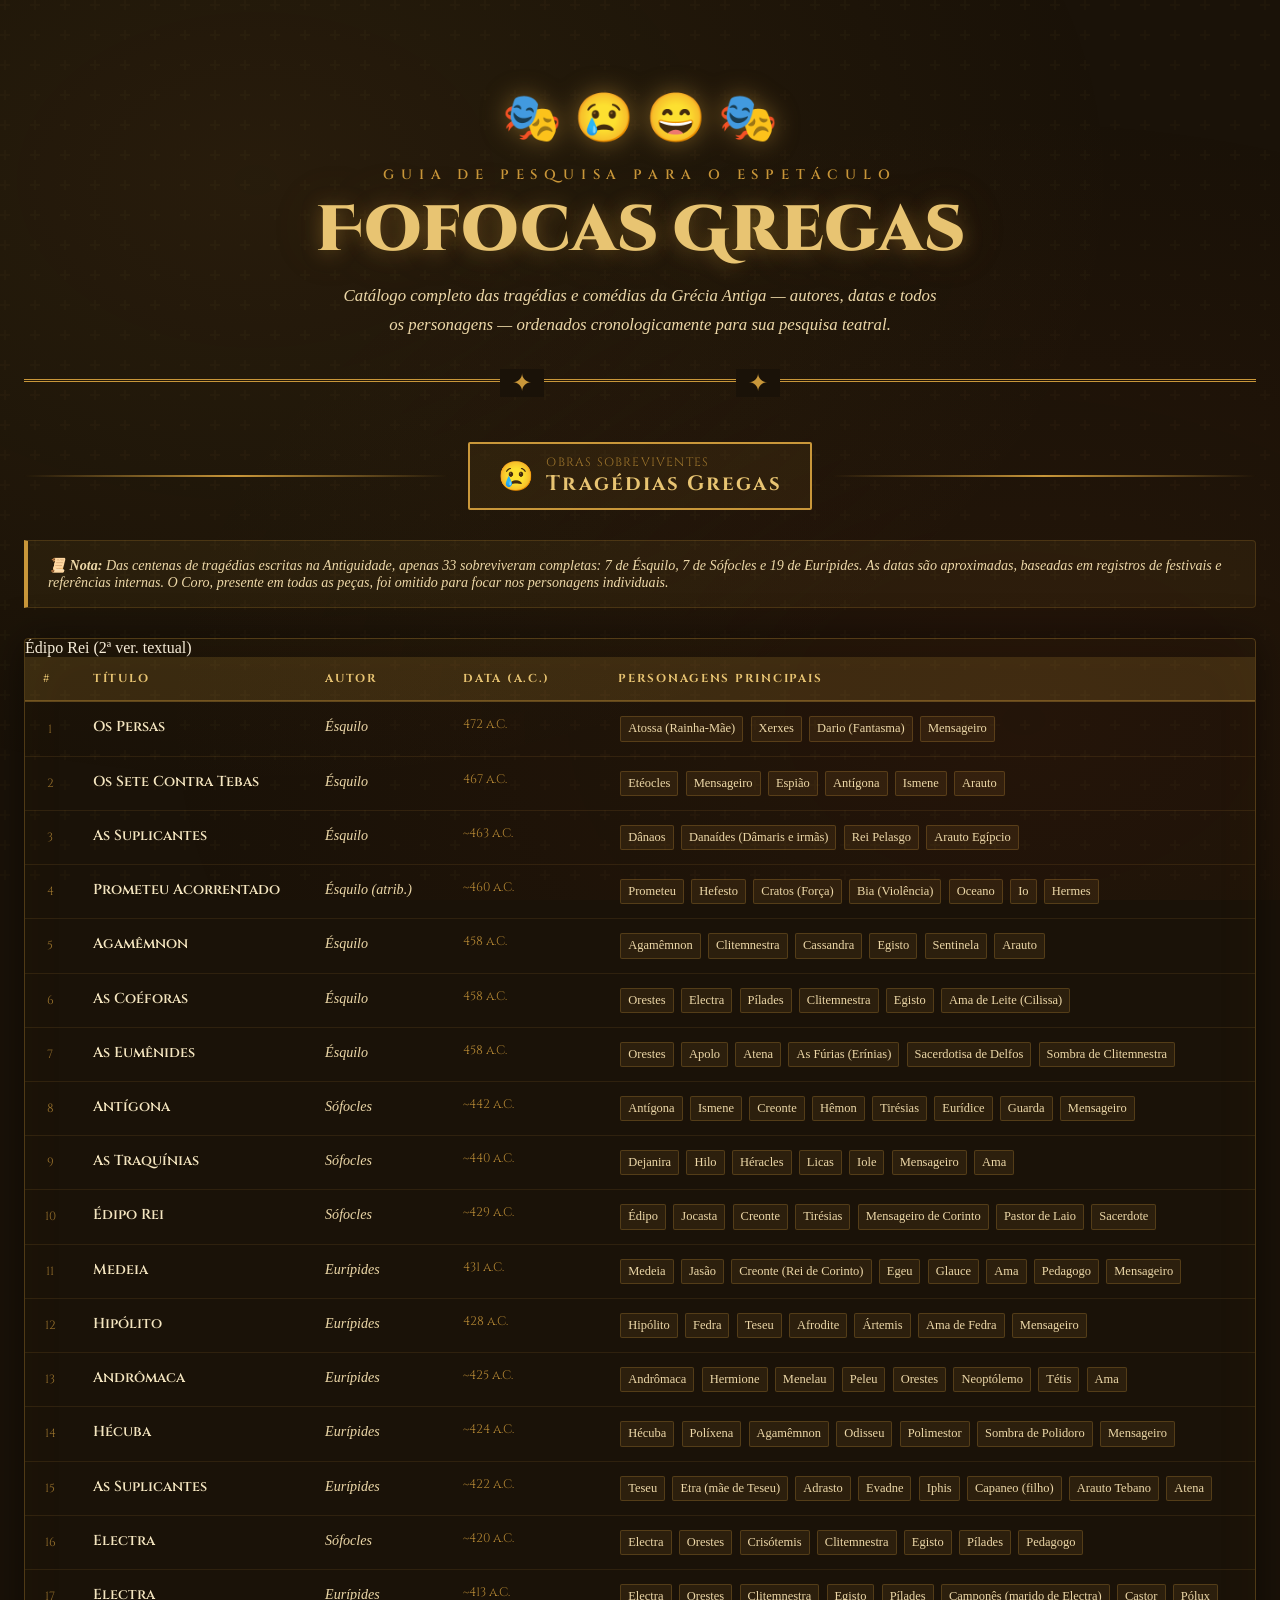
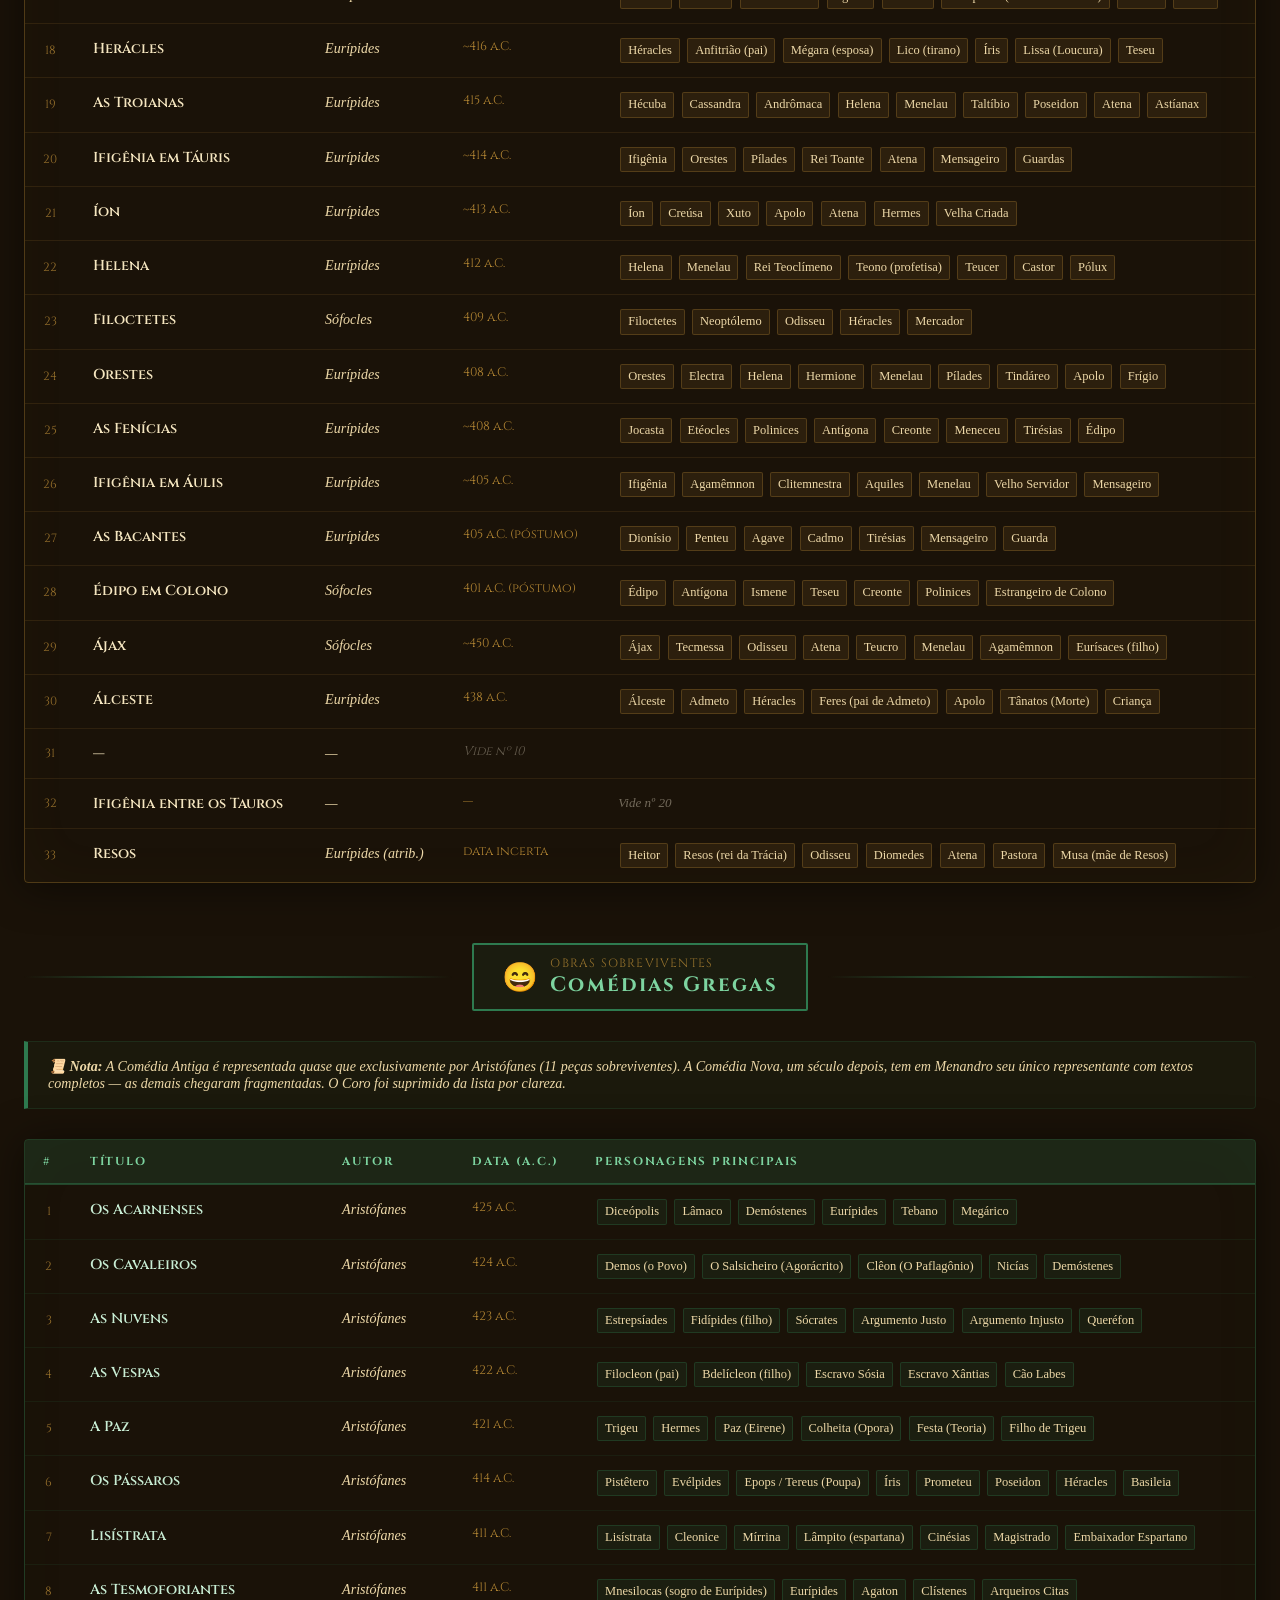
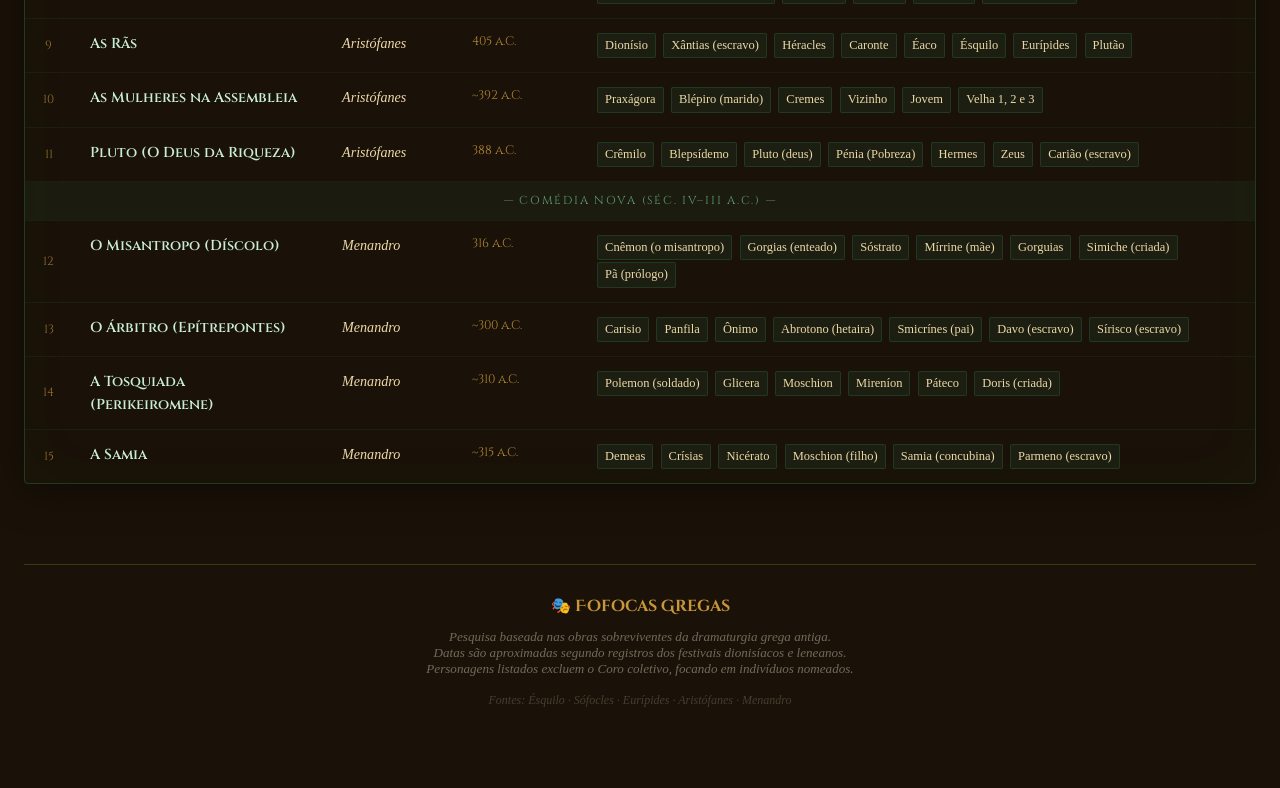
==== index.html @ 91e024e5 "Rename fofocas-gregas.html to index.html" ====
<!DOCTYPE html>
<html lang="pt-BR">
<head>
<meta charset="UTF-8">
<meta name="viewport" content="width=device-width, initial-scale=1.0">
<title>Fofocas Gregas – Guia de Personagens</title>
<link href="https://fonts.googleapis.com/css2?family=Cinzel+Decorative:wght@400;700;900&family=Cinzel:wght@400;600;700&family=IM+Fell+English:ital@0;1&display=swap" rel="stylesheet">
<style>
  :root {
    --gold: #C9973A;
    --gold-light: #E8C472;
    --gold-pale: #F5E6C0;
    --terracotta: #9B3A1A;
    --terracotta-light: #C4562A;
    --deep: #1A1208;
    --dark: #2C1F0A;
    --parchment: #F7EDD8;
    --parchment-dark: #EDD8A8;
    --comedy: #1A4A2E;
    --comedy-light: #2E7A4F;
    --comedy-pale: #D4EAD8;
    --ink: #3A2A08;
  }

  * { margin: 0; padding: 0; box-sizing: border-box; }

  body {
    background-color: var(--deep);
    color: var(--parchment);
    font-family: 'IM Fell English', Georgia, serif;
    min-height: 100vh;
    overflow-x: hidden;
  }

  /* BACKGROUND TEXTURE */
  body::before {
    content: '';
    position: fixed;
    inset: 0;
    background-image:
      radial-gradient(ellipse at 20% 20%, rgba(201,151,58,0.08) 0%, transparent 60%),
      radial-gradient(ellipse at 80% 80%, rgba(155,58,26,0.08) 0%, transparent 60%),
      url("data:image/svg+xml,%3Csvg width='60' height='60' viewBox='0 0 60 60' xmlns='http://www.w3.org/2000/svg'%3E%3Cg fill='none' fill-rule='evenodd'%3E%3Cg fill='%23C9973A' fill-opacity='0.03'%3E%3Cpath d='M36 34v-4h-2v4h-4v2h4v4h2v-4h4v-2h-4zm0-30V0h-2v4h-4v2h4v4h2V6h4V4h-4zM6 34v-4H4v4H0v2h4v4h2v-4h4v-2H6zM6 4V0H4v4H0v2h4v4h2V6h4V4H6z'/%3E%3C/g%3E%3C/g%3E%3C/svg%3E");
    pointer-events: none;
    z-index: 0;
  }

  .container {
    position: relative;
    z-index: 1;
    max-width: 1400px;
    margin: 0 auto;
    padding: 40px 24px 80px;
  }

  /* HEADER */
  .header {
    text-align: center;
    margin-bottom: 60px;
    padding: 50px 20px 40px;
    border-bottom: 3px double var(--gold);
    position: relative;
  }

  .header::before, .header::after {
    content: '✦';
    font-size: 1.5rem;
    color: var(--gold);
    position: absolute;
    bottom: -1.1rem;
    background: var(--deep);
    padding: 0 12px;
  }
  .header::before { left: calc(50% - 140px); }
  .header::after { right: calc(50% - 140px); }

  .mask-row {
    display: flex;
    justify-content: center;
    gap: 20px;
    margin-bottom: 20px;
    font-size: 3rem;
    filter: drop-shadow(0 0 12px rgba(201,151,58,0.5));
  }

  .title-sub {
    font-family: 'Cinzel', serif;
    font-size: 0.85rem;
    font-weight: 600;
    letter-spacing: 0.5em;
    color: var(--gold);
    text-transform: uppercase;
    margin-bottom: 12px;
  }

  h1 {
    font-family: 'Cinzel Decorative', serif;
    font-size: clamp(2.2rem, 5vw, 4rem);
    font-weight: 900;
    color: var(--gold-light);
    line-height: 1.1;
    text-shadow: 0 2px 20px rgba(201,151,58,0.4), 0 0 60px rgba(201,151,58,0.15);
    margin-bottom: 16px;
  }

  .header-desc {
    font-style: italic;
    color: var(--parchment-dark);
    font-size: 1.05rem;
    max-width: 600px;
    margin: 0 auto;
    line-height: 1.7;
  }

  /* SECTION TITLES */
  .section-header {
    display: flex;
    align-items: center;
    gap: 20px;
    margin: 60px 0 30px;
  }

  .section-line {
    flex: 1;
    height: 2px;
    background: linear-gradient(to right, transparent, var(--gold), transparent);
  }

  .section-line.comedy {
    background: linear-gradient(to right, transparent, var(--comedy-light), transparent);
  }

  .section-badge {
    display: flex;
    align-items: center;
    gap: 12px;
    padding: 10px 28px;
    border: 2px solid var(--gold);
    border-radius: 2px;
    background: rgba(201,151,58,0.08);
  }

  .section-badge.comedy {
    border-color: var(--comedy-light);
    background: rgba(46,122,79,0.1);
  }

  .section-badge .icon { font-size: 1.8rem; }

  .section-badge h2 {
    font-family: 'Cinzel', serif;
    font-size: 1.3rem;
    font-weight: 700;
    letter-spacing: 0.1em;
    color: var(--gold-light);
  }

  .section-badge.comedy h2 { color: #7DD4A0; }

  .section-count {
    font-family: 'Cinzel', serif;
    font-size: 0.75rem;
    color: var(--gold);
    opacity: 0.7;
    letter-spacing: 0.1em;
  }

  /* TABLE WRAPPER */
  .table-wrap {
    overflow-x: auto;
    border: 1px solid rgba(201,151,58,0.3);
    border-radius: 4px;
    box-shadow: 0 4px 40px rgba(0,0,0,0.5), inset 0 0 60px rgba(201,151,58,0.03);
  }

  .table-wrap.comedy {
    border-color: rgba(46,122,79,0.4);
    box-shadow: 0 4px 40px rgba(0,0,0,0.5), inset 0 0 60px rgba(46,122,79,0.03);
  }

  table {
    width: 100%;
    border-collapse: collapse;
    font-size: 0.88rem;
  }

  thead tr {
    background: rgba(201,151,58,0.18);
  }

  .comedy thead tr {
    background: rgba(46,122,79,0.2);
  }

  th {
    font-family: 'Cinzel', serif;
    font-size: 0.72rem;
    font-weight: 700;
    letter-spacing: 0.15em;
    text-transform: uppercase;
    color: var(--gold-light);
    padding: 14px 18px;
    text-align: left;
    border-bottom: 2px solid rgba(201,151,58,0.4);
    white-space: nowrap;
  }

  .comedy th {
    color: #7DD4A0;
    border-bottom-color: rgba(46,122,79,0.5);
  }

  tbody tr {
    border-bottom: 1px solid rgba(201,151,58,0.12);
    transition: background 0.2s;
  }

  .comedy tbody tr {
    border-bottom-color: rgba(46,122,79,0.12);
  }

  tbody tr:hover {
    background: rgba(201,151,58,0.06);
  }

  .comedy tbody tr:hover {
    background: rgba(46,122,79,0.07);
  }

  tbody tr:last-child { border-bottom: none; }

  td {
    padding: 13px 18px;
    vertical-align: top;
    color: var(--parchment);
    line-height: 1.6;
  }

  td:nth-child(1) { /* # */
    font-family: 'Cinzel', serif;
    font-size: 0.75rem;
    color: var(--gold);
    opacity: 0.7;
    width: 40px;
    text-align: center;
    vertical-align: middle;
  }

  td:nth-child(2) { /* Título */
    font-family: 'Cinzel', serif;
    font-size: 0.9rem;
    font-weight: 600;
    color: var(--gold-pale);
    min-width: 180px;
  }

  .comedy td:nth-child(2) { color: #C8EDD4; }

  td:nth-child(3) { /* Autor */
    font-style: italic;
    color: var(--parchment-dark);
    min-width: 130px;
  }

  td:nth-child(4) { /* Data */
    font-family: 'Cinzel', serif;
    font-size: 0.78rem;
    color: var(--gold);
    opacity: 0.85;
    min-width: 90px;
    white-space: nowrap;
  }

  td:nth-child(5) { /* Personagens */
    min-width: 380px;
    font-size: 0.82rem;
    color: #D8CCAA;
    line-height: 1.7;
  }

  .char-tag {
    display: inline-block;
    background: rgba(201,151,58,0.1);
    border: 1px solid rgba(201,151,58,0.25);
    border-radius: 2px;
    padding: 1px 7px;
    margin: 1px 2px;
    font-size: 0.78rem;
    color: var(--parchment-dark);
    white-space: nowrap;
  }

  .comedy .char-tag {
    background: rgba(46,122,79,0.12);
    border-color: rgba(46,122,79,0.3);
  }

  /* FOOTER */
  .footer {
    text-align: center;
    margin-top: 80px;
    padding-top: 30px;
    border-top: 1px solid rgba(201,151,58,0.25);
    font-style: italic;
    color: rgba(247,237,216,0.4);
    font-size: 0.82rem;
  }

  .footer strong {
    font-family: 'Cinzel Decorative', serif;
    color: var(--gold);
    font-style: normal;
    font-size: 1rem;
  }

  /* NOTA */
  .nota {
    background: rgba(201,151,58,0.07);
    border: 1px solid rgba(201,151,58,0.2);
    border-left: 4px solid var(--gold);
    border-radius: 0 4px 4px 0;
    padding: 16px 20px;
    margin: 30px 0;
    font-size: 0.88rem;
    color: var(--parchment-dark);
    font-style: italic;
  }

  .nota.comedy {
    background: rgba(46,122,79,0.07);
    border-color: rgba(46,122,79,0.2);
    border-left-color: var(--comedy-light);
  }
</style>
</head>
<body>
<div class="container">

  <!-- HEADER -->
  <div class="header">
    <div class="mask-row">🎭 😢 😄 🎭</div>
    <div class="title-sub">Guia de Pesquisa para o Espetáculo</div>
    <h1>Fofocas Gregas</h1>
    <p class="header-desc">Catálogo completo das tragédias e comédias da Grécia Antiga — autores, datas e todos os personagens — ordenados cronologicamente para sua pesquisa teatral.</p>
  </div>

  <!-- ============ TRAGÉDIAS ============ -->
  <div class="section-header">
    <div class="section-line"></div>
    <div class="section-badge">
      <span class="icon">😢</span>
      <div>
        <div class="section-count">OBRAS SOBREVIVENTES</div>
        <h2>Tragédias Gregas</h2>
      </div>
    </div>
    <div class="section-line"></div>
  </div>

  <div class="nota">
    📜 <strong>Nota:</strong> Das centenas de tragédias escritas na Antiguidade, apenas 33 sobreviveram completas: 7 de Ésquilo, 7 de Sófocles e 19 de Eurípides. As datas são aproximadas, baseadas em registros de festivais e referências internas. O Coro, presente em todas as peças, foi omitido para focar nos personagens individuais.
  </div>

  <div class="table-wrap">
    <table>
      <thead>
        <tr>
          <th>#</th>
          <th>Título</th>
          <th>Autor</th>
          <th>Data (a.C.)</th>
          <th>Personagens Principais</th>
        </tr>
      </thead>
      <tbody>
        <tr>
          <td>1</td>
          <td>Os Persas</td>
          <td>Ésquilo</td>
          <td>472 a.C.</td>
          <td>
            <span class="char-tag">Atossa (Rainha-Mãe)</span>
            <span class="char-tag">Xerxes</span>
            <span class="char-tag">Dario (Fantasma)</span>
            <span class="char-tag">Mensageiro</span>
          </td>
        </tr>
        <tr>
          <td>2</td>
          <td>Os Sete Contra Tebas</td>
          <td>Ésquilo</td>
          <td>467 a.C.</td>
          <td>
            <span class="char-tag">Etéocles</span>
            <span class="char-tag">Mensageiro</span>
            <span class="char-tag">Espião</span>
            <span class="char-tag">Antígona</span>
            <span class="char-tag">Ismene</span>
            <span class="char-tag">Arauto</span>
          </td>
        </tr>
        <tr>
          <td>3</td>
          <td>As Suplicantes</td>
          <td>Ésquilo</td>
          <td>~463 a.C.</td>
          <td>
            <span class="char-tag">Dânaos</span>
            <span class="char-tag">Danaídes (Dâmaris e irmãs)</span>
            <span class="char-tag">Rei Pelasgo</span>
            <span class="char-tag">Arauto Egípcio</span>
          </td>
        </tr>
        <tr>
          <td>4</td>
          <td>Prometeu Acorrentado</td>
          <td>Ésquilo (atrib.)</td>
          <td>~460 a.C.</td>
          <td>
            <span class="char-tag">Prometeu</span>
            <span class="char-tag">Hefesto</span>
            <span class="char-tag">Cratos (Força)</span>
            <span class="char-tag">Bia (Violência)</span>
            <span class="char-tag">Oceano</span>
            <span class="char-tag">Io</span>
            <span class="char-tag">Hermes</span>
          </td>
        </tr>
        <tr>
          <td>5</td>
          <td>Agamêmnon</td>
          <td>Ésquilo</td>
          <td>458 a.C.</td>
          <td>
            <span class="char-tag">Agamêmnon</span>
            <span class="char-tag">Clitemnestra</span>
            <span class="char-tag">Cassandra</span>
            <span class="char-tag">Egisto</span>
            <span class="char-tag">Sentinela</span>
            <span class="char-tag">Arauto</span>
          </td>
        </tr>
        <tr>
          <td>6</td>
          <td>As Coéforas</td>
          <td>Ésquilo</td>
          <td>458 a.C.</td>
          <td>
            <span class="char-tag">Orestes</span>
            <span class="char-tag">Electra</span>
            <span class="char-tag">Pílades</span>
            <span class="char-tag">Clitemnestra</span>
            <span class="char-tag">Egisto</span>
            <span class="char-tag">Ama de Leite (Cilissa)</span>
          </td>
        </tr>
        <tr>
          <td>7</td>
          <td>As Eumênides</td>
          <td>Ésquilo</td>
          <td>458 a.C.</td>
          <td>
            <span class="char-tag">Orestes</span>
            <span class="char-tag">Apolo</span>
            <span class="char-tag">Atena</span>
            <span class="char-tag">As Fúrias (Erínias)</span>
            <span class="char-tag">Sacerdotisa de Delfos</span>
            <span class="char-tag">Sombra de Clitemnestra</span>
          </td>
        </tr>
        <tr>
          <td>8</td>
          <td>Antígona</td>
          <td>Sófocles</td>
          <td>~442 a.C.</td>
          <td>
            <span class="char-tag">Antígona</span>
            <span class="char-tag">Ismene</span>
            <span class="char-tag">Creonte</span>
            <span class="char-tag">Hêmon</span>
            <span class="char-tag">Tirésias</span>
            <span class="char-tag">Eurídice</span>
            <span class="char-tag">Guarda</span>
            <span class="char-tag">Mensageiro</span>
          </td>
        </tr>
        <tr>
          <td>9</td>
          <td>As Traquínias</td>
          <td>Sófocles</td>
          <td>~440 a.C.</td>
          <td>
            <span class="char-tag">Dejanira</span>
            <span class="char-tag">Hilo</span>
            <span class="char-tag">Héracles</span>
            <span class="char-tag">Licas</span>
            <span class="char-tag">Iole</span>
            <span class="char-tag">Mensageiro</span>
            <span class="char-tag">Ama</span>
          </td>
        </tr>
        <tr>
          <td>10</td>
          <td>Édipo Rei</td>
          <td>Sófocles</td>
          <td>~429 a.C.</td>
          <td>
            <span class="char-tag">Édipo</span>
            <span class="char-tag">Jocasta</span>
            <span class="char-tag">Creonte</span>
            <span class="char-tag">Tirésias</span>
            <span class="char-tag">Mensageiro de Corinto</span>
            <span class="char-tag">Pastor de Laio</span>
            <span class="char-tag">Sacerdote</span>
          </td>
        </tr>
        <tr>
          <td>11</td>
          <td>Medeia</td>
          <td>Eurípides</td>
          <td>431 a.C.</td>
          <td>
            <span class="char-tag">Medeia</span>
            <span class="char-tag">Jasão</span>
            <span class="char-tag">Creonte (Rei de Corinto)</span>
            <span class="char-tag">Egeu</span>
            <span class="char-tag">Glauce</span>
            <span class="char-tag">Ama</span>
            <span class="char-tag">Pedagogo</span>
            <span class="char-tag">Mensageiro</span>
          </td>
        </tr>
        <tr>
          <td>12</td>
          <td>Hipólito</td>
          <td>Eurípides</td>
          <td>428 a.C.</td>
          <td>
            <span class="char-tag">Hipólito</span>
            <span class="char-tag">Fedra</span>
            <span class="char-tag">Teseu</span>
            <span class="char-tag">Afrodite</span>
            <span class="char-tag">Ártemis</span>
            <span class="char-tag">Ama de Fedra</span>
            <span class="char-tag">Mensageiro</span>
          </td>
        </tr>
        <tr>
          <td>13</td>
          <td>Andrômaca</td>
          <td>Eurípides</td>
          <td>~425 a.C.</td>
          <td>
            <span class="char-tag">Andrômaca</span>
            <span class="char-tag">Hermione</span>
            <span class="char-tag">Menelau</span>
            <span class="char-tag">Peleu</span>
            <span class="char-tag">Orestes</span>
            <span class="char-tag">Neoptólemo</span>
            <span class="char-tag">Tétis</span>
            <span class="char-tag">Ama</span>
          </td>
        </tr>
        <tr>
          <td>14</td>
          <td>Hécuba</td>
          <td>Eurípides</td>
          <td>~424 a.C.</td>
          <td>
            <span class="char-tag">Hécuba</span>
            <span class="char-tag">Políxena</span>
            <span class="char-tag">Agamêmnon</span>
            <span class="char-tag">Odisseu</span>
            <span class="char-tag">Polimestor</span>
            <span class="char-tag">Sombra de Polidoro</span>
            <span class="char-tag">Mensageiro</span>
          </td>
        </tr>
        <tr>
          <td>15</td>
          <td>As Suplicantes</td>
          <td>Eurípides</td>
          <td>~422 a.C.</td>
          <td>
            <span class="char-tag">Teseu</span>
            <span class="char-tag">Etra (mãe de Teseu)</span>
            <span class="char-tag">Adrasto</span>
            <span class="char-tag">Evadne</span>
            <span class="char-tag">Iphis</span>
            <span class="char-tag">Capaneo (filho)</span>
            <span class="char-tag">Arauto Tebano</span>
            <span class="char-tag">Atena</span>
          </td>
        </tr>
        <tr>
          <td>16</td>
          <td>Electra</td>
          <td>Sófocles</td>
          <td>~420 a.C.</td>
          <td>
            <span class="char-tag">Electra</span>
            <span class="char-tag">Orestes</span>
            <span class="char-tag">Crisótemis</span>
            <span class="char-tag">Clitemnestra</span>
            <span class="char-tag">Egisto</span>
            <span class="char-tag">Pílades</span>
            <span class="char-tag">Pedagogo</span>
          </td>
        </tr>
        <tr>
          <td>17</td>
          <td>Electra</td>
          <td>Eurípides</td>
          <td>~413 a.C.</td>
          <td>
            <span class="char-tag">Electra</span>
            <span class="char-tag">Orestes</span>
            <span class="char-tag">Clitemnestra</span>
            <span class="char-tag">Egisto</span>
            <span class="char-tag">Pílades</span>
            <span class="char-tag">Camponês (marido de Electra)</span>
            <span class="char-tag">Castor</span>
            <span class="char-tag">Pólux</span>
          </td>
        </tr>
        <tr>
          <td>18</td>
          <td>Herácles</td>
          <td>Eurípides</td>
          <td>~416 a.C.</td>
          <td>
            <span class="char-tag">Héracles</span>
            <span class="char-tag">Anfitrião (pai)</span>
            <span class="char-tag">Mégara (esposa)</span>
            <span class="char-tag">Lico (tirano)</span>
            <span class="char-tag">Íris</span>
            <span class="char-tag">Lissa (Loucura)</span>
            <span class="char-tag">Teseu</span>
          </td>
        </tr>
        <tr>
          <td>19</td>
          <td>As Troianas</td>
          <td>Eurípides</td>
          <td>415 a.C.</td>
          <td>
            <span class="char-tag">Hécuba</span>
            <span class="char-tag">Cassandra</span>
            <span class="char-tag">Andrômaca</span>
            <span class="char-tag">Helena</span>
            <span class="char-tag">Menelau</span>
            <span class="char-tag">Taltíbio</span>
            <span class="char-tag">Poseidon</span>
            <span class="char-tag">Atena</span>
            <span class="char-tag">Astíanax</span>
          </td>
        </tr>
        <tr>
          <td>20</td>
          <td>Ifigênia em Táuris</td>
          <td>Eurípides</td>
          <td>~414 a.C.</td>
          <td>
            <span class="char-tag">Ifigênia</span>
            <span class="char-tag">Orestes</span>
            <span class="char-tag">Pílades</span>
            <span class="char-tag">Rei Toante</span>
            <span class="char-tag">Atena</span>
            <span class="char-tag">Mensageiro</span>
            <span class="char-tag">Guardas</span>
          </td>
        </tr>
        <tr>
          <td>21</td>
          <td>Íon</td>
          <td>Eurípides</td>
          <td>~413 a.C.</td>
          <td>
            <span class="char-tag">Íon</span>
            <span class="char-tag">Creúsa</span>
            <span class="char-tag">Xuto</span>
            <span class="char-tag">Apolo</span>
            <span class="char-tag">Atena</span>
            <span class="char-tag">Hermes</span>
            <span class="char-tag">Velha Criada</span>
          </td>
        </tr>
        <tr>
          <td>22</td>
          <td>Helena</td>
          <td>Eurípides</td>
          <td>412 a.C.</td>
          <td>
            <span class="char-tag">Helena</span>
            <span class="char-tag">Menelau</span>
            <span class="char-tag">Rei Teoclímeno</span>
            <span class="char-tag">Teono (profetisa)</span>
            <span class="char-tag">Teucer</span>
            <span class="char-tag">Castor</span>
            <span class="char-tag">Pólux</span>
          </td>
        </tr>
        <tr>
          <td>23</td>
          <td>Filoctetes</td>
          <td>Sófocles</td>
          <td>409 a.C.</td>
          <td>
            <span class="char-tag">Filoctetes</span>
            <span class="char-tag">Neoptólemo</span>
            <span class="char-tag">Odisseu</span>
            <span class="char-tag">Héracles</span>
            <span class="char-tag">Mercador</span>
          </td>
        </tr>
        <tr>
          <td>24</td>
          <td>Orestes</td>
          <td>Eurípides</td>
          <td>408 a.C.</td>
          <td>
            <span class="char-tag">Orestes</span>
            <span class="char-tag">Electra</span>
            <span class="char-tag">Helena</span>
            <span class="char-tag">Hermione</span>
            <span class="char-tag">Menelau</span>
            <span class="char-tag">Pílades</span>
            <span class="char-tag">Tindáreo</span>
            <span class="char-tag">Apolo</span>
            <span class="char-tag">Frígio</span>
          </td>
        </tr>
        <tr>
          <td>25</td>
          <td>As Fenícias</td>
          <td>Eurípides</td>
          <td>~408 a.C.</td>
          <td>
            <span class="char-tag">Jocasta</span>
            <span class="char-tag">Etéocles</span>
            <span class="char-tag">Polinices</span>
            <span class="char-tag">Antígona</span>
            <span class="char-tag">Creonte</span>
            <span class="char-tag">Meneceu</span>
            <span class="char-tag">Tirésias</span>
            <span class="char-tag">Édipo</span>
          </td>
        </tr>
        <tr>
          <td>26</td>
          <td>Ifigênia em Áulis</td>
          <td>Eurípides</td>
          <td>~405 a.C.</td>
          <td>
            <span class="char-tag">Ifigênia</span>
            <span class="char-tag">Agamêmnon</span>
            <span class="char-tag">Clitemnestra</span>
            <span class="char-tag">Aquiles</span>
            <span class="char-tag">Menelau</span>
            <span class="char-tag">Velho Servidor</span>
            <span class="char-tag">Mensageiro</span>
          </td>
        </tr>
        <tr>
          <td>27</td>
          <td>As Bacantes</td>
          <td>Eurípides</td>
          <td>405 a.C. (póstumo)</td>
          <td>
            <span class="char-tag">Dionísio</span>
            <span class="char-tag">Penteu</span>
            <span class="char-tag">Agave</span>
            <span class="char-tag">Cadmo</span>
            <span class="char-tag">Tirésias</span>
            <span class="char-tag">Mensageiro</span>
            <span class="char-tag">Guarda</span>
          </td>
        </tr>
        <tr>
          <td>28</td>
          <td>Édipo em Colono</td>
          <td>Sófocles</td>
          <td>401 a.C. (póstumo)</td>
          <td>
            <span class="char-tag">Édipo</span>
            <span class="char-tag">Antígona</span>
            <span class="char-tag">Ismene</span>
            <span class="char-tag">Teseu</span>
            <span class="char-tag">Creonte</span>
            <span class="char-tag">Polinices</span>
            <span class="char-tag">Estrangeiro de Colono</span>
          </td>
        </tr>
        <tr>
          <td>29</td>
          <td>Ájax</td>
          <td>Sófocles</td>
          <td>~450 a.C.</td>
          <td>
            <span class="char-tag">Ájax</span>
            <span class="char-tag">Tecmessa</span>
            <span class="char-tag">Odisseu</span>
            <span class="char-tag">Atena</span>
            <span class="char-tag">Teucro</span>
            <span class="char-tag">Menelau</span>
            <span class="char-tag">Agamêmnon</span>
            <span class="char-tag">Eurísaces (filho)</span>
          </td>
        </tr>
        <tr>
          <td>30</td>
          <td>Álceste</td>
          <td>Eurípides</td>
          <td>438 a.C.</td>
          <td>
            <span class="char-tag">Álceste</span>
            <span class="char-tag">Admeto</span>
            <span class="char-tag">Héracles</span>
            <span class="char-tag">Feres (pai de Admeto)</span>
            <span class="char-tag">Apolo</span>
            <span class="char-tag">Tânatos (Morte)</span>
            <span class="char-tag">Criança</span>
          </td>
        </tr>
        <tr>
          <td>31</td>
          <td">Édipo Rei (2ª ver. textual)</td>
          <td>—</td>
          <td>—</td>
          <td><em style="color:rgba(247,237,216,0.4)">Vide nº 10</em></td>
        </tr>
        <tr>
          <td>32</td>
          <td>Ifigênia entre os Tauros</td>
          <td>—</td>
          <td>—</td>
          <td><em style="color:rgba(247,237,216,0.4)">Vide nº 20</em></td>
        </tr>
        <tr>
          <td>33</td>
          <td>Resos</td>
          <td>Eurípides (atrib.)</td>
          <td>data incerta</td>
          <td>
            <span class="char-tag">Heitor</span>
            <span class="char-tag">Resos (rei da Trácia)</span>
            <span class="char-tag">Odisseu</span>
            <span class="char-tag">Diomedes</span>
            <span class="char-tag">Atena</span>
            <span class="char-tag">Pastora</span>
            <span class="char-tag">Musa (mãe de Resos)</span>
          </td>
        </tr>
      </tbody>
    </table>
  </div>


  <!-- ============ COMÉDIAS ============ -->
  <div class="section-header">
    <div class="section-line comedy"></div>
    <div class="section-badge comedy">
      <span class="icon">😄</span>
      <div>
        <div class="section-count">OBRAS SOBREVIVENTES</div>
        <h2>Comédias Gregas</h2>
      </div>
    </div>
    <div class="section-line comedy"></div>
  </div>

  <div class="nota comedy">
    📜 <strong>Nota:</strong> A Comédia Antiga é representada quase que exclusivamente por Aristófanes (11 peças sobreviventes). A Comédia Nova, um século depois, tem em Menandro seu único representante com textos completos — as demais chegaram fragmentadas. O Coro foi suprimido da lista por clareza.
  </div>

  <div class="table-wrap comedy">
    <table>
      <thead>
        <tr>
          <th>#</th>
          <th>Título</th>
          <th>Autor</th>
          <th>Data (a.C.)</th>
          <th>Personagens Principais</th>
        </tr>
      </thead>
      <tbody>
        <tr>
          <td>1</td>
          <td>Os Acarnenses</td>
          <td>Aristófanes</td>
          <td>425 a.C.</td>
          <td>
            <span class="char-tag">Diceópolis</span>
            <span class="char-tag">Lâmaco</span>
            <span class="char-tag">Demóstenes</span>
            <span class="char-tag">Eurípides</span>
            <span class="char-tag">Tebano</span>
            <span class="char-tag">Megárico</span>
          </td>
        </tr>
        <tr>
          <td>2</td>
          <td>Os Cavaleiros</td>
          <td>Aristófanes</td>
          <td>424 a.C.</td>
          <td>
            <span class="char-tag">Demos (o Povo)</span>
            <span class="char-tag">O Salsicheiro (Agorácrito)</span>
            <span class="char-tag">Clêon (O Paflagônio)</span>
            <span class="char-tag">Nicías</span>
            <span class="char-tag">Demóstenes</span>
          </td>
        </tr>
        <tr>
          <td>3</td>
          <td>As Nuvens</td>
          <td>Aristófanes</td>
          <td>423 a.C.</td>
          <td>
            <span class="char-tag">Estrepsíades</span>
            <span class="char-tag">Fidípides (filho)</span>
            <span class="char-tag">Sócrates</span>
            <span class="char-tag">Argumento Justo</span>
            <span class="char-tag">Argumento Injusto</span>
            <span class="char-tag">Queréfon</span>
          </td>
        </tr>
        <tr>
          <td>4</td>
          <td>As Vespas</td>
          <td>Aristófanes</td>
          <td>422 a.C.</td>
          <td>
            <span class="char-tag">Filocleon (pai)</span>
            <span class="char-tag">Bdelícleon (filho)</span>
            <span class="char-tag">Escravo Sósia</span>
            <span class="char-tag">Escravo Xântias</span>
            <span class="char-tag">Cão Labes</span>
          </td>
        </tr>
        <tr>
          <td>5</td>
          <td>A Paz</td>
          <td>Aristófanes</td>
          <td>421 a.C.</td>
          <td>
            <span class="char-tag">Trigeu</span>
            <span class="char-tag">Hermes</span>
            <span class="char-tag">Paz (Eirene)</span>
            <span class="char-tag">Colheita (Opora)</span>
            <span class="char-tag">Festa (Teoria)</span>
            <span class="char-tag">Filho de Trigeu</span>
          </td>
        </tr>
        <tr>
          <td>6</td>
          <td>Os Pássaros</td>
          <td>Aristófanes</td>
          <td>414 a.C.</td>
          <td>
            <span class="char-tag">Pistêtero</span>
            <span class="char-tag">Evélpides</span>
            <span class="char-tag">Epops / Tereus (Poupa)</span>
            <span class="char-tag">Íris</span>
            <span class="char-tag">Prometeu</span>
            <span class="char-tag">Poseidon</span>
            <span class="char-tag">Héracles</span>
            <span class="char-tag">Basileia</span>
          </td>
        </tr>
        <tr>
          <td>7</td>
          <td>Lisístrata</td>
          <td>Aristófanes</td>
          <td>411 a.C.</td>
          <td>
            <span class="char-tag">Lisístrata</span>
            <span class="char-tag">Cleonice</span>
            <span class="char-tag">Mírrina</span>
            <span class="char-tag">Lâmpito (espartana)</span>
            <span class="char-tag">Cinésias</span>
            <span class="char-tag">Magistrado</span>
            <span class="char-tag">Embaixador Espartano</span>
          </td>
        </tr>
        <tr>
          <td>8</td>
          <td>As Tesmoforiantes</td>
          <td>Aristófanes</td>
          <td>411 a.C.</td>
          <td>
            <span class="char-tag">Mnesilocas (sogro de Eurípides)</span>
            <span class="char-tag">Eurípides</span>
            <span class="char-tag">Agaton</span>
            <span class="char-tag">Clístenes</span>
            <span class="char-tag">Arqueiros Citas</span>
          </td>
        </tr>
        <tr>
          <td>9</td>
          <td>As Rãs</td>
          <td>Aristófanes</td>
          <td>405 a.C.</td>
          <td>
            <span class="char-tag">Dionísio</span>
            <span class="char-tag">Xântias (escravo)</span>
            <span class="char-tag">Héracles</span>
            <span class="char-tag">Caronte</span>
            <span class="char-tag">Éaco</span>
            <span class="char-tag">Ésquilo</span>
            <span class="char-tag">Eurípides</span>
            <span class="char-tag">Plutão</span>
          </td>
        </tr>
        <tr>
          <td>10</td>
          <td>As Mulheres na Assembleia</td>
          <td>Aristófanes</td>
          <td>~392 a.C.</td>
          <td>
            <span class="char-tag">Praxágora</span>
            <span class="char-tag">Blépiro (marido)</span>
            <span class="char-tag">Cremes</span>
            <span class="char-tag">Vizinho</span>
            <span class="char-tag">Jovem</span>
            <span class="char-tag">Velha 1, 2 e 3</span>
          </td>
        </tr>
        <tr>
          <td>11</td>
          <td>Pluto (O Deus da Riqueza)</td>
          <td>Aristófanes</td>
          <td>388 a.C.</td>
          <td>
            <span class="char-tag">Crêmilo</span>
            <span class="char-tag">Blepsídemo</span>
            <span class="char-tag">Pluto (deus)</span>
            <span class="char-tag">Pénia (Pobreza)</span>
            <span class="char-tag">Hermes</span>
            <span class="char-tag">Zeus</span>
            <span class="char-tag">Carião (escravo)</span>
          </td>
        </tr>

        <!-- COMÉDIA MÉDIA / NOVA -->
        <tr>
          <td colspan="5" style="background:rgba(46,122,79,0.15); font-family:'Cinzel',serif; font-size:0.72rem; letter-spacing:0.15em; color:#7DD4A0; text-align:center; padding:10px; text-transform:uppercase;">— Comédia Nova (séc. IV–III a.C.) —</td>
        </tr>
        <tr>
          <td>12</td>
          <td>O Misantropo (Díscolo)</td>
          <td>Menandro</td>
          <td>316 a.C.</td>
          <td>
            <span class="char-tag">Cnêmon (o misantropo)</span>
            <span class="char-tag">Gorgias (enteado)</span>
            <span class="char-tag">Sóstrato</span>
            <span class="char-tag">Mírrine (mãe)</span>
            <span class="char-tag">Gorguias</span>
            <span class="char-tag">Simiche (criada)</span>
            <span class="char-tag">Pã (prólogo)</span>
          </td>
        </tr>
        <tr>
          <td>13</td>
          <td>O Árbitro (Epítrepontes)</td>
          <td>Menandro</td>
          <td>~300 a.C.</td>
          <td>
            <span class="char-tag">Carisio</span>
            <span class="char-tag">Panfila</span>
            <span class="char-tag">Ônimo</span>
            <span class="char-tag">Abrotono (hetaira)</span>
            <span class="char-tag">Smicrínes (pai)</span>
            <span class="char-tag">Davo (escravo)</span>
            <span class="char-tag">Sírisco (escravo)</span>
          </td>
        </tr>
        <tr>
          <td>14</td>
          <td>A Tosquiada (Perikeiromene)</td>
          <td>Menandro</td>
          <td>~310 a.C.</td>
          <td>
            <span class="char-tag">Polemon (soldado)</span>
            <span class="char-tag">Glicera</span>
            <span class="char-tag">Moschion</span>
            <span class="char-tag">Mireníon</span>
            <span class="char-tag">Páteco</span>
            <span class="char-tag">Doris (criada)</span>
          </td>
        </tr>
        <tr>
          <td>15</td>
          <td>A Samia</td>
          <td>Menandro</td>
          <td>~315 a.C.</td>
          <td>
            <span class="char-tag">Demeas</span>
            <span class="char-tag">Crísias</span>
            <span class="char-tag">Nicérato</span>
            <span class="char-tag">Moschion (filho)</span>
            <span class="char-tag">Samia (concubina)</span>
            <span class="char-tag">Parmeno (escravo)</span>
          </td>
        </tr>
      </tbody>
    </table>
  </div>

  <!-- FOOTER -->
  <div class="footer">
    <p style="margin-bottom:12px"><strong>🎭 Fofocas Gregas</strong></p>
    <p>Pesquisa baseada nas obras sobreviventes da dramaturgia grega antiga.<br>
    Datas são aproximadas segundo registros dos festivais dionisíacos e leneanos.<br>
    Personagens listados excluem o Coro coletivo, focando em indivíduos nomeados.</p>
    <p style="margin-top:16px; font-size:0.75rem; opacity:0.5">
      Fontes: Ésquilo · Sófocles · Eurípides · Aristófanes · Menandro
    </p>
  </div>

</div>
</body>
</html>
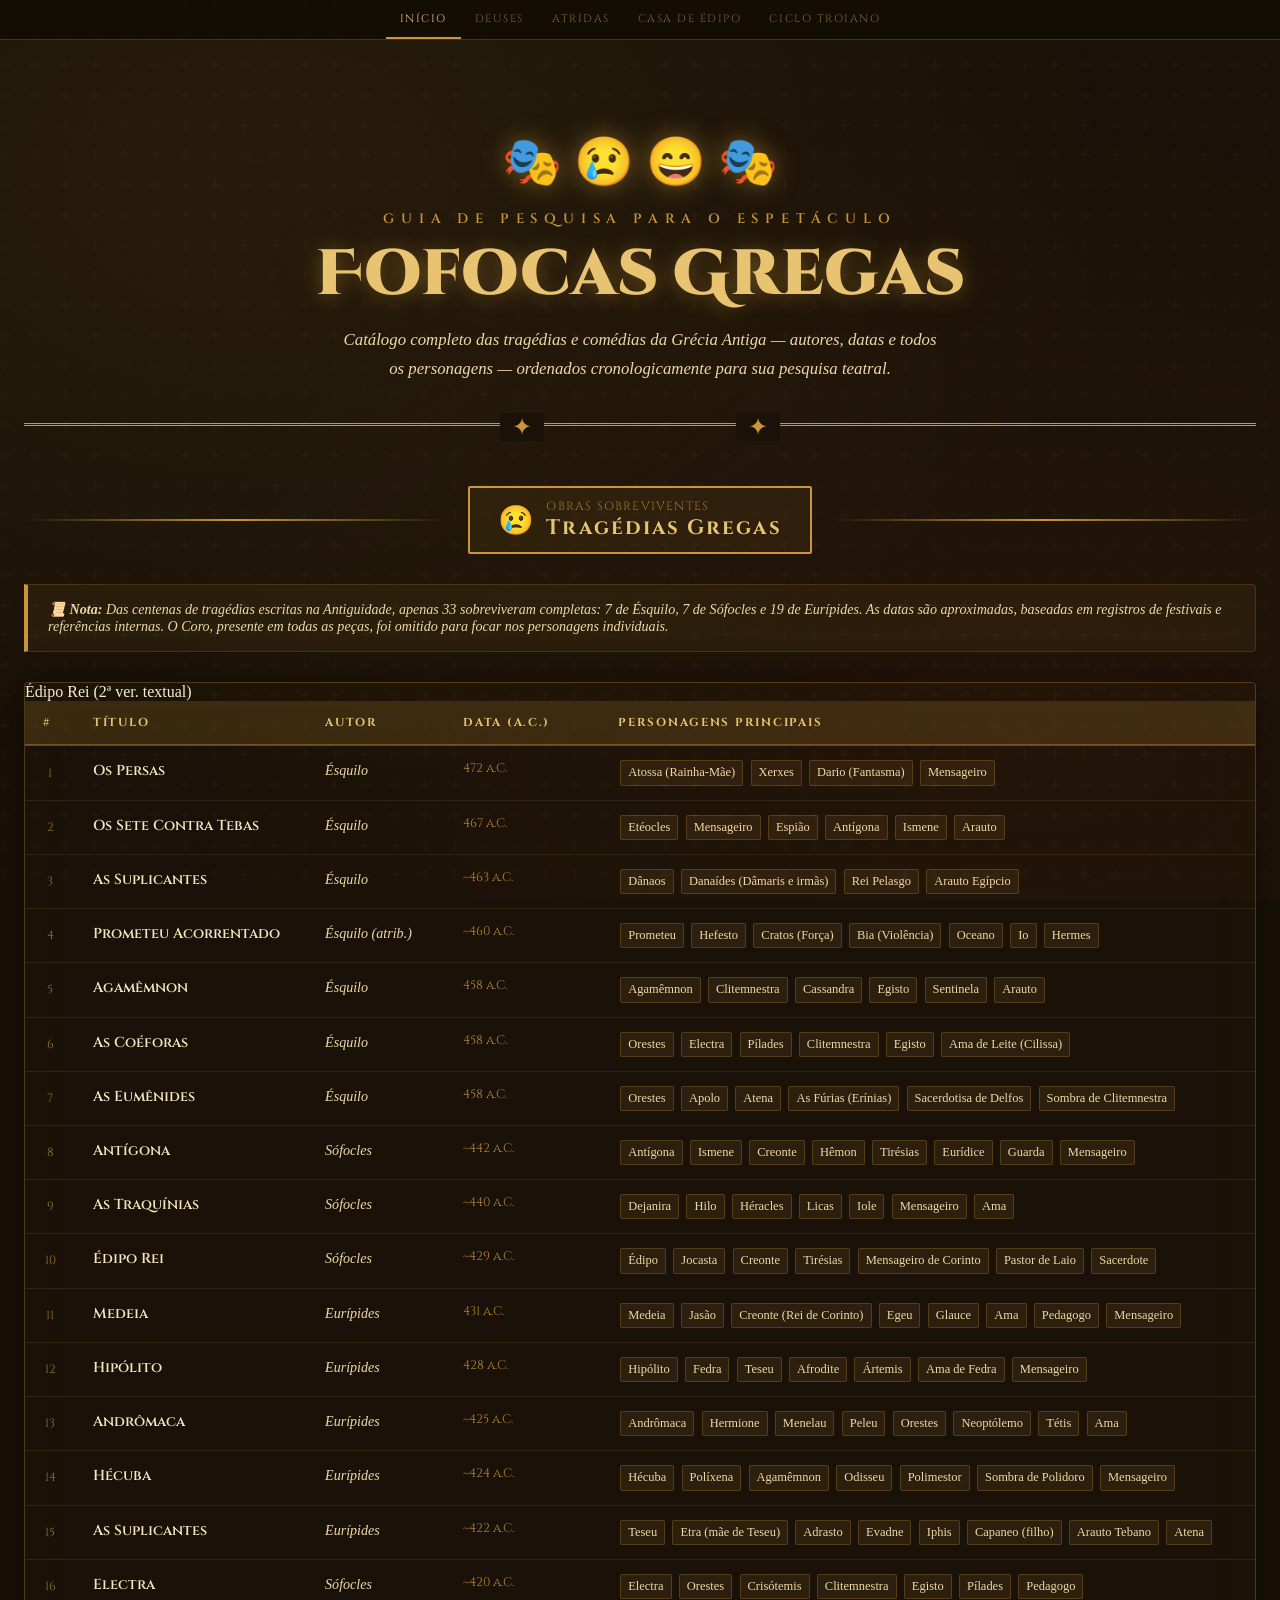
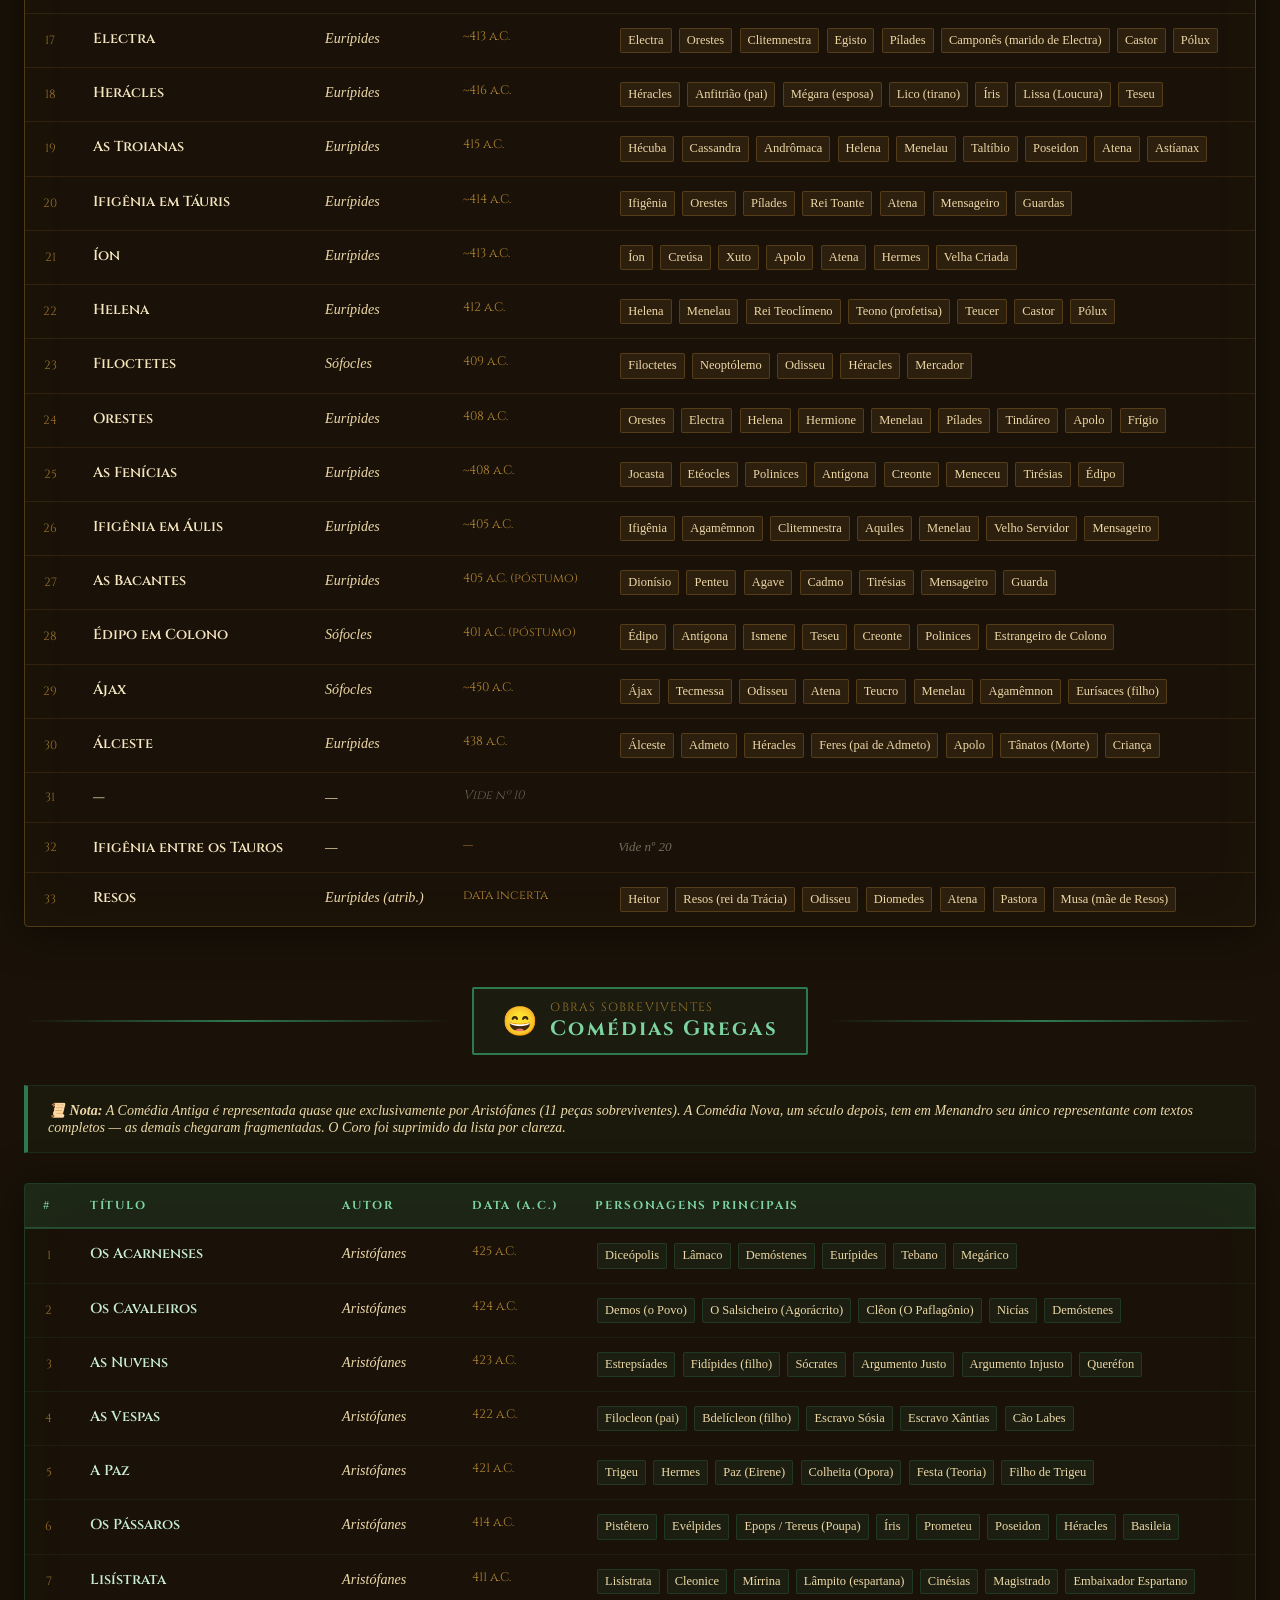
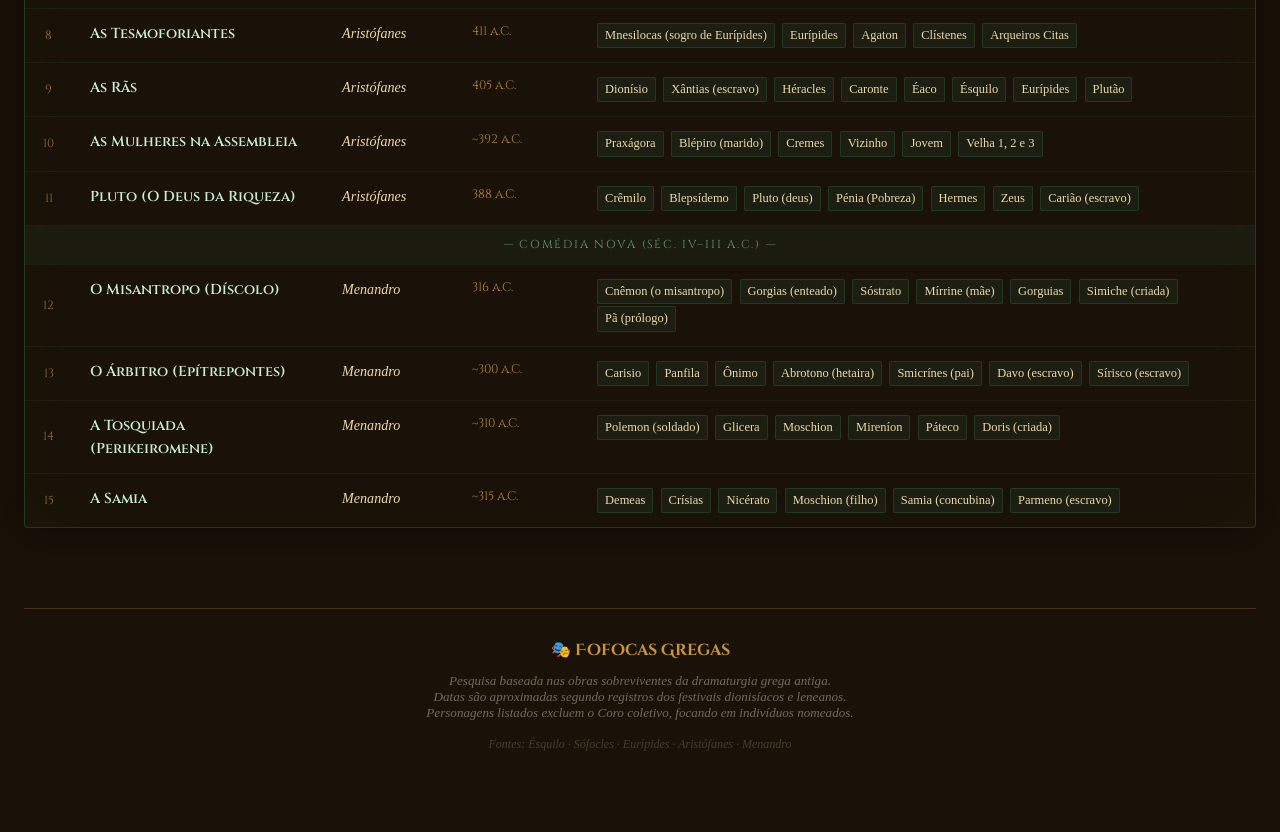
==== commit 34084a75: "Add family tree map for Édipo and update navigation - Created a new HTML file for the family tree of" ====
--- a/index.html
+++ b/index.html
@@ -50,7 +50,7 @@
     z-index: 1;
     max-width: 1400px;
     margin: 0 auto;
-    padding: 40px 24px 80px;
+    padding: 84px 24px 80px;
   }
 
   /* HEADER */
@@ -331,9 +331,45 @@
     border-color: rgba(46,122,79,0.2);
     border-left-color: var(--comedy-light);
   }
+
+  /* TOP NAV */
+  .topnav {
+    position: fixed;
+    top: 0; left: 0; right: 0;
+    z-index: 200;
+    display: flex;
+    align-items: center;
+    justify-content: center;
+    background: rgba(20,14,5,0.97);
+    border-bottom: 1px solid rgba(201,151,58,0.28);
+    padding: 0 24px;
+  }
+  .topnav a {
+    font-family: 'Cinzel', serif;
+    font-size: 0.68rem;
+    letter-spacing: 0.14em;
+    text-transform: uppercase;
+    text-decoration: none;
+    color: rgba(200,175,120,0.55);
+    padding: 11px 14px;
+    border-bottom: 2px solid transparent;
+    transition: color 0.2s;
+  }
+  .topnav a:hover { color: var(--gold-light); }
+  .topnav a.active {
+    color: var(--gold-light);
+    border-bottom-color: var(--gold);
+  }
 </style>
 </head>
 <body>
+<nav class="topnav">
+  <a href="index.html" class="active">Início</a>
+  <a href="deuses-mapa.html">Deuses</a>
+  <a href="atridas-mapa.html">Atridas</a>
+  <a href="familia-edipo-mapa.html">Casa de Édipo</a>
+  <a href="ciclo-troiano-mapa.html">Ciclo Troiano</a>
+</nav>
 <div class="container">
 
   <!-- HEADER -->
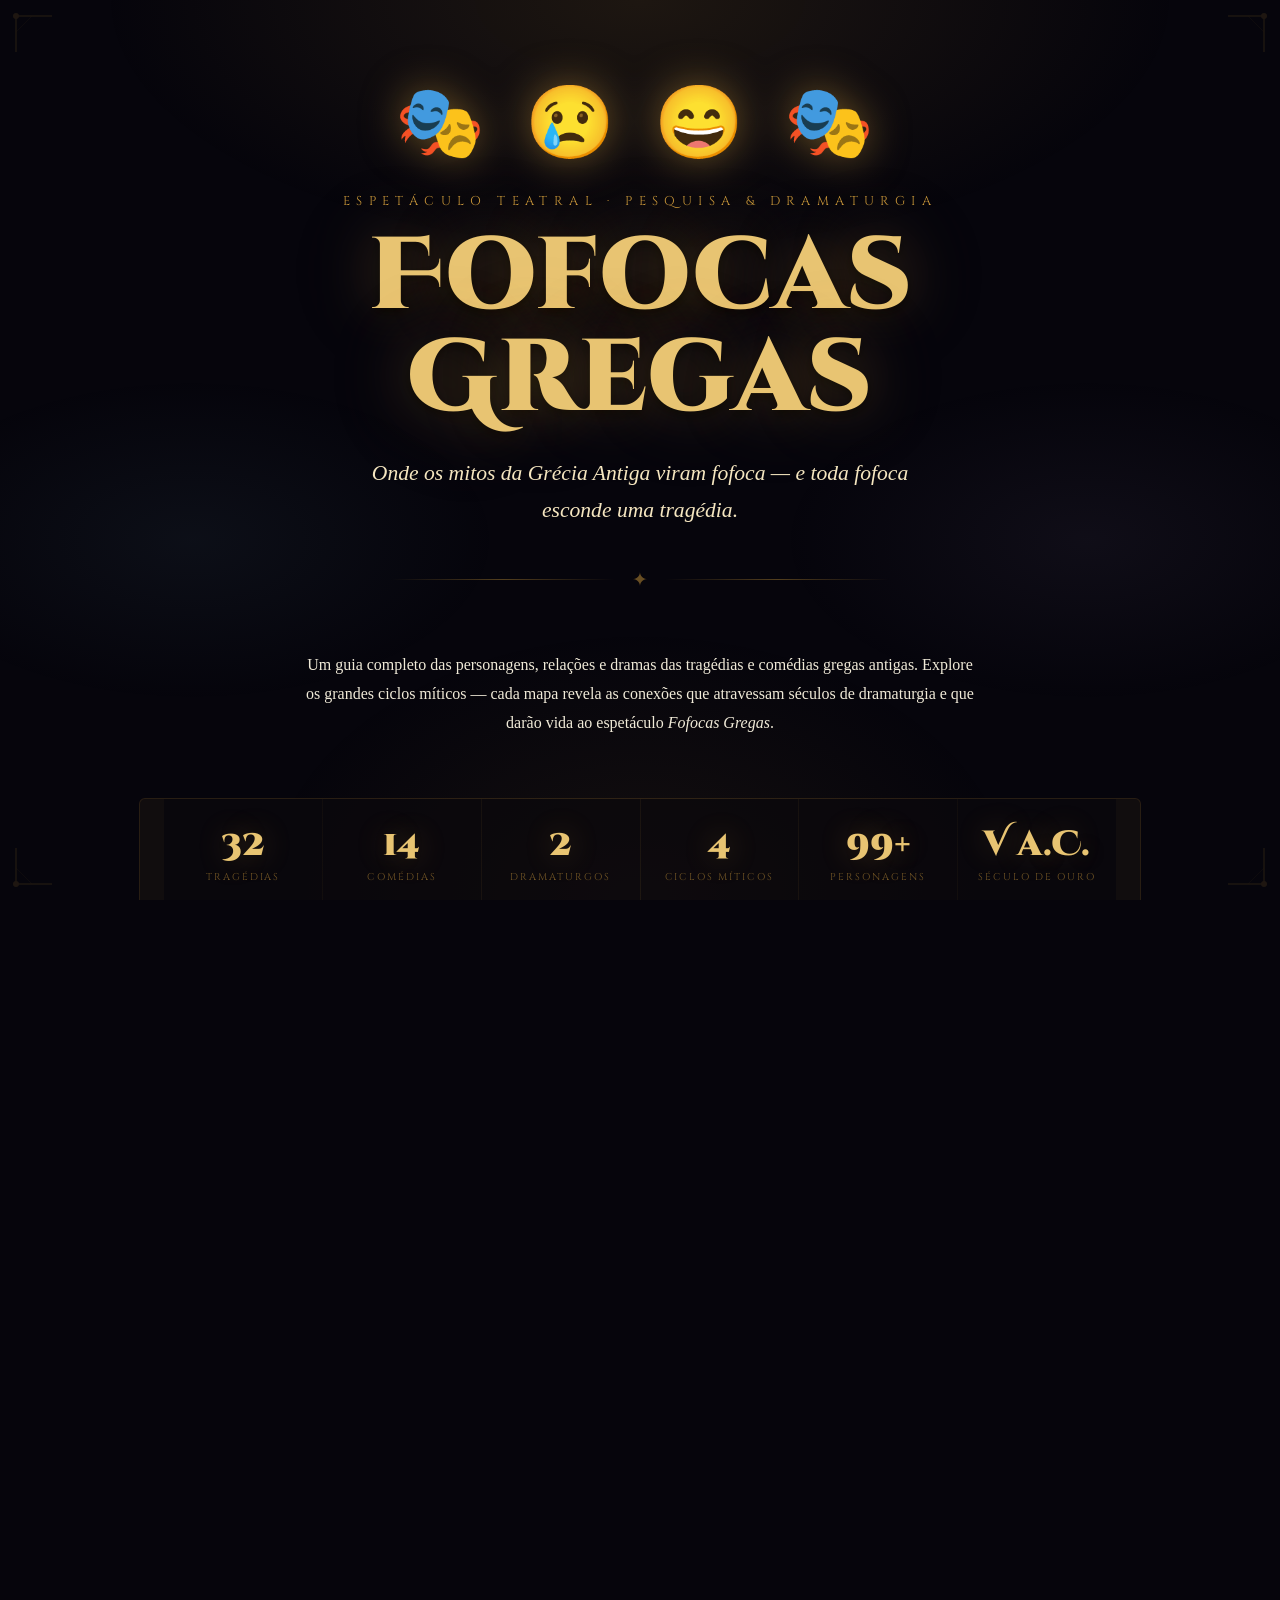
==== commit 3da5558c: "Add catalogo-geral.html and herois-mapa.html. Change in index.html." ====
--- a/index.html
+++ b/index.html
@@ -1,1161 +1,999 @@
-<!DOCTYPE html>
+<!doctype html>
 <html lang="pt-BR">
-<head>
-<meta charset="UTF-8">
-<meta name="viewport" content="width=device-width, initial-scale=1.0">
-<title>Fofocas Gregas – Guia de Personagens</title>
-<link href="https://fonts.googleapis.com/css2?family=Cinzel+Decorative:wght@400;700;900&family=Cinzel:wght@400;600;700&family=IM+Fell+English:ital@0;1&display=swap" rel="stylesheet">
-<style>
-  :root {
-    --gold: #C9973A;
-    --gold-light: #E8C472;
-    --gold-pale: #F5E6C0;
-    --terracotta: #9B3A1A;
-    --terracotta-light: #C4562A;
-    --deep: #1A1208;
-    --dark: #2C1F0A;
-    --parchment: #F7EDD8;
-    --parchment-dark: #EDD8A8;
-    --comedy: #1A4A2E;
-    --comedy-light: #2E7A4F;
-    --comedy-pale: #D4EAD8;
-    --ink: #3A2A08;
-  }
-
-  * { margin: 0; padding: 0; box-sizing: border-box; }
-
-  body {
-    background-color: var(--deep);
-    color: var(--parchment);
-    font-family: 'IM Fell English', Georgia, serif;
-    min-height: 100vh;
-    overflow-x: hidden;
-  }
-
-  /* BACKGROUND TEXTURE */
-  body::before {
-    content: '';
-    position: fixed;
-    inset: 0;
-    background-image:
-      radial-gradient(ellipse at 20% 20%, rgba(201,151,58,0.08) 0%, transparent 60%),
-      radial-gradient(ellipse at 80% 80%, rgba(155,58,26,0.08) 0%, transparent 60%),
-      url("data:image/svg+xml,%3Csvg width='60' height='60' viewBox='0 0 60 60' xmlns='http://www.w3.org/2000/svg'%3E%3Cg fill='none' fill-rule='evenodd'%3E%3Cg fill='%23C9973A' fill-opacity='0.03'%3E%3Cpath d='M36 34v-4h-2v4h-4v2h4v4h2v-4h4v-2h-4zm0-30V0h-2v4h-4v2h4v4h2V6h4V4h-4zM6 34v-4H4v4H0v2h4v4h2v-4h4v-2H6zM6 4V0H4v4H0v2h4v4h2V6h4V4H6z'/%3E%3C/g%3E%3C/g%3E%3C/svg%3E");
-    pointer-events: none;
-    z-index: 0;
-  }
-
-  .container {
-    position: relative;
-    z-index: 1;
-    max-width: 1400px;
-    margin: 0 auto;
-    padding: 84px 24px 80px;
-  }
-
-  /* HEADER */
-  .header {
-    text-align: center;
-    margin-bottom: 60px;
-    padding: 50px 20px 40px;
-    border-bottom: 3px double var(--gold);
-    position: relative;
-  }
-
-  .header::before, .header::after {
-    content: '✦';
-    font-size: 1.5rem;
-    color: var(--gold);
-    position: absolute;
-    bottom: -1.1rem;
-    background: var(--deep);
-    padding: 0 12px;
-  }
-  .header::before { left: calc(50% - 140px); }
-  .header::after { right: calc(50% - 140px); }
-
-  .mask-row {
-    display: flex;
-    justify-content: center;
-    gap: 20px;
-    margin-bottom: 20px;
-    font-size: 3rem;
-    filter: drop-shadow(0 0 12px rgba(201,151,58,0.5));
-  }
-
-  .title-sub {
-    font-family: 'Cinzel', serif;
-    font-size: 0.85rem;
-    font-weight: 600;
-    letter-spacing: 0.5em;
-    color: var(--gold);
-    text-transform: uppercase;
-    margin-bottom: 12px;
-  }
-
-  h1 {
-    font-family: 'Cinzel Decorative', serif;
-    font-size: clamp(2.2rem, 5vw, 4rem);
-    font-weight: 900;
-    color: var(--gold-light);
-    line-height: 1.1;
-    text-shadow: 0 2px 20px rgba(201,151,58,0.4), 0 0 60px rgba(201,151,58,0.15);
-    margin-bottom: 16px;
-  }
-
-  .header-desc {
-    font-style: italic;
-    color: var(--parchment-dark);
-    font-size: 1.05rem;
-    max-width: 600px;
-    margin: 0 auto;
-    line-height: 1.7;
-  }
-
-  /* SECTION TITLES */
-  .section-header {
-    display: flex;
-    align-items: center;
-    gap: 20px;
-    margin: 60px 0 30px;
-  }
-
-  .section-line {
-    flex: 1;
-    height: 2px;
-    background: linear-gradient(to right, transparent, var(--gold), transparent);
-  }
-
-  .section-line.comedy {
-    background: linear-gradient(to right, transparent, var(--comedy-light), transparent);
-  }
-
-  .section-badge {
-    display: flex;
-    align-items: center;
-    gap: 12px;
-    padding: 10px 28px;
-    border: 2px solid var(--gold);
-    border-radius: 2px;
-    background: rgba(201,151,58,0.08);
-  }
-
-  .section-badge.comedy {
-    border-color: var(--comedy-light);
-    background: rgba(46,122,79,0.1);
-  }
-
-  .section-badge .icon { font-size: 1.8rem; }
-
-  .section-badge h2 {
-    font-family: 'Cinzel', serif;
-    font-size: 1.3rem;
-    font-weight: 700;
-    letter-spacing: 0.1em;
-    color: var(--gold-light);
-  }
-
-  .section-badge.comedy h2 { color: #7DD4A0; }
-
-  .section-count {
-    font-family: 'Cinzel', serif;
-    font-size: 0.75rem;
-    color: var(--gold);
-    opacity: 0.7;
-    letter-spacing: 0.1em;
-  }
-
-  /* TABLE WRAPPER */
-  .table-wrap {
-    overflow-x: auto;
-    border: 1px solid rgba(201,151,58,0.3);
-    border-radius: 4px;
-    box-shadow: 0 4px 40px rgba(0,0,0,0.5), inset 0 0 60px rgba(201,151,58,0.03);
-  }
-
-  .table-wrap.comedy {
-    border-color: rgba(46,122,79,0.4);
-    box-shadow: 0 4px 40px rgba(0,0,0,0.5), inset 0 0 60px rgba(46,122,79,0.03);
-  }
-
-  table {
-    width: 100%;
-    border-collapse: collapse;
-    font-size: 0.88rem;
-  }
-
-  thead tr {
-    background: rgba(201,151,58,0.18);
-  }
-
-  .comedy thead tr {
-    background: rgba(46,122,79,0.2);
-  }
-
-  th {
-    font-family: 'Cinzel', serif;
-    font-size: 0.72rem;
-    font-weight: 700;
-    letter-spacing: 0.15em;
-    text-transform: uppercase;
-    color: var(--gold-light);
-    padding: 14px 18px;
-    text-align: left;
-    border-bottom: 2px solid rgba(201,151,58,0.4);
-    white-space: nowrap;
-  }
-
-  .comedy th {
-    color: #7DD4A0;
-    border-bottom-color: rgba(46,122,79,0.5);
-  }
-
-  tbody tr {
-    border-bottom: 1px solid rgba(201,151,58,0.12);
-    transition: background 0.2s;
-  }
-
-  .comedy tbody tr {
-    border-bottom-color: rgba(46,122,79,0.12);
-  }
-
-  tbody tr:hover {
-    background: rgba(201,151,58,0.06);
-  }
-
-  .comedy tbody tr:hover {
-    background: rgba(46,122,79,0.07);
-  }
-
-  tbody tr:last-child { border-bottom: none; }
-
-  td {
-    padding: 13px 18px;
-    vertical-align: top;
-    color: var(--parchment);
-    line-height: 1.6;
-  }
-
-  td:nth-child(1) { /* # */
-    font-family: 'Cinzel', serif;
-    font-size: 0.75rem;
-    color: var(--gold);
-    opacity: 0.7;
-    width: 40px;
-    text-align: center;
-    vertical-align: middle;
-  }
-
-  td:nth-child(2) { /* Título */
-    font-family: 'Cinzel', serif;
-    font-size: 0.9rem;
-    font-weight: 600;
-    color: var(--gold-pale);
-    min-width: 180px;
-  }
-
-  .comedy td:nth-child(2) { color: #C8EDD4; }
-
-  td:nth-child(3) { /* Autor */
-    font-style: italic;
-    color: var(--parchment-dark);
-    min-width: 130px;
-  }
-
-  td:nth-child(4) { /* Data */
-    font-family: 'Cinzel', serif;
-    font-size: 0.78rem;
-    color: var(--gold);
-    opacity: 0.85;
-    min-width: 90px;
-    white-space: nowrap;
-  }
-
-  td:nth-child(5) { /* Personagens */
-    min-width: 380px;
-    font-size: 0.82rem;
-    color: #D8CCAA;
-    line-height: 1.7;
-  }
-
-  .char-tag {
-    display: inline-block;
-    background: rgba(201,151,58,0.1);
-    border: 1px solid rgba(201,151,58,0.25);
-    border-radius: 2px;
-    padding: 1px 7px;
-    margin: 1px 2px;
-    font-size: 0.78rem;
-    color: var(--parchment-dark);
-    white-space: nowrap;
-  }
-
-  .comedy .char-tag {
-    background: rgba(46,122,79,0.12);
-    border-color: rgba(46,122,79,0.3);
-  }
-
-  /* FOOTER */
-  .footer {
-    text-align: center;
-    margin-top: 80px;
-    padding-top: 30px;
-    border-top: 1px solid rgba(201,151,58,0.25);
-    font-style: italic;
-    color: rgba(247,237,216,0.4);
-    font-size: 0.82rem;
-  }
-
-  .footer strong {
-    font-family: 'Cinzel Decorative', serif;
-    color: var(--gold);
-    font-style: normal;
-    font-size: 1rem;
-  }
-
-  /* NOTA */
-  .nota {
-    background: rgba(201,151,58,0.07);
-    border: 1px solid rgba(201,151,58,0.2);
-    border-left: 4px solid var(--gold);
-    border-radius: 0 4px 4px 0;
-    padding: 16px 20px;
-    margin: 30px 0;
-    font-size: 0.88rem;
-    color: var(--parchment-dark);
-    font-style: italic;
-  }
-
-  .nota.comedy {
-    background: rgba(46,122,79,0.07);
-    border-color: rgba(46,122,79,0.2);
-    border-left-color: var(--comedy-light);
-  }
-
-  /* TOP NAV */
-  .topnav {
-    position: fixed;
-    top: 0; left: 0; right: 0;
-    z-index: 200;
-    display: flex;
-    align-items: center;
-    justify-content: center;
-    background: rgba(20,14,5,0.97);
-    border-bottom: 1px solid rgba(201,151,58,0.28);
-    padding: 0 24px;
-  }
-  .topnav a {
-    font-family: 'Cinzel', serif;
-    font-size: 0.68rem;
-    letter-spacing: 0.14em;
-    text-transform: uppercase;
-    text-decoration: none;
-    color: rgba(200,175,120,0.55);
-    padding: 11px 14px;
-    border-bottom: 2px solid transparent;
-    transition: color 0.2s;
-  }
-  .topnav a:hover { color: var(--gold-light); }
-  .topnav a.active {
-    color: var(--gold-light);
-    border-bottom-color: var(--gold);
-  }
-</style>
-</head>
-<body>
-<nav class="topnav">
-  <a href="index.html" class="active">Início</a>
-  <a href="deuses-mapa.html">Deuses</a>
-  <a href="atridas-mapa.html">Atridas</a>
-  <a href="familia-edipo-mapa.html">Casa de Édipo</a>
-  <a href="ciclo-troiano-mapa.html">Ciclo Troiano</a>
-</nav>
-<div class="container">
-
-  <!-- HEADER -->
-  <div class="header">
-    <div class="mask-row">🎭 😢 😄 🎭</div>
-    <div class="title-sub">Guia de Pesquisa para o Espetáculo</div>
-    <h1>Fofocas Gregas</h1>
-    <p class="header-desc">Catálogo completo das tragédias e comédias da Grécia Antiga — autores, datas e todos os personagens — ordenados cronologicamente para sua pesquisa teatral.</p>
-  </div>
-
-  <!-- ============ TRAGÉDIAS ============ -->
-  <div class="section-header">
-    <div class="section-line"></div>
-    <div class="section-badge">
-      <span class="icon">😢</span>
-      <div>
-        <div class="section-count">OBRAS SOBREVIVENTES</div>
-        <h2>Tragédias Gregas</h2>
-      </div>
-    </div>
-    <div class="section-line"></div>
-  </div>
-
-  <div class="nota">
-    📜 <strong>Nota:</strong> Das centenas de tragédias escritas na Antiguidade, apenas 33 sobreviveram completas: 7 de Ésquilo, 7 de Sófocles e 19 de Eurípides. As datas são aproximadas, baseadas em registros de festivais e referências internas. O Coro, presente em todas as peças, foi omitido para focar nos personagens individuais.
-  </div>
-
-  <div class="table-wrap">
-    <table>
-      <thead>
-        <tr>
-          <th>#</th>
-          <th>Título</th>
-          <th>Autor</th>
-          <th>Data (a.C.)</th>
-          <th>Personagens Principais</th>
-        </tr>
-      </thead>
-      <tbody>
-        <tr>
-          <td>1</td>
-          <td>Os Persas</td>
-          <td>Ésquilo</td>
-          <td>472 a.C.</td>
-          <td>
-            <span class="char-tag">Atossa (Rainha-Mãe)</span>
-            <span class="char-tag">Xerxes</span>
-            <span class="char-tag">Dario (Fantasma)</span>
-            <span class="char-tag">Mensageiro</span>
-          </td>
-        </tr>
-        <tr>
-          <td>2</td>
-          <td>Os Sete Contra Tebas</td>
-          <td>Ésquilo</td>
-          <td>467 a.C.</td>
-          <td>
-            <span class="char-tag">Etéocles</span>
-            <span class="char-tag">Mensageiro</span>
-            <span class="char-tag">Espião</span>
-            <span class="char-tag">Antígona</span>
-            <span class="char-tag">Ismene</span>
-            <span class="char-tag">Arauto</span>
-          </td>
-        </tr>
-        <tr>
-          <td>3</td>
-          <td>As Suplicantes</td>
-          <td>Ésquilo</td>
-          <td>~463 a.C.</td>
-          <td>
-            <span class="char-tag">Dânaos</span>
-            <span class="char-tag">Danaídes (Dâmaris e irmãs)</span>
-            <span class="char-tag">Rei Pelasgo</span>
-            <span class="char-tag">Arauto Egípcio</span>
-          </td>
-        </tr>
-        <tr>
-          <td>4</td>
-          <td>Prometeu Acorrentado</td>
-          <td>Ésquilo (atrib.)</td>
-          <td>~460 a.C.</td>
-          <td>
-            <span class="char-tag">Prometeu</span>
-            <span class="char-tag">Hefesto</span>
-            <span class="char-tag">Cratos (Força)</span>
-            <span class="char-tag">Bia (Violência)</span>
-            <span class="char-tag">Oceano</span>
-            <span class="char-tag">Io</span>
-            <span class="char-tag">Hermes</span>
-          </td>
-        </tr>
-        <tr>
-          <td>5</td>
-          <td>Agamêmnon</td>
-          <td>Ésquilo</td>
-          <td>458 a.C.</td>
-          <td>
-            <span class="char-tag">Agamêmnon</span>
-            <span class="char-tag">Clitemnestra</span>
-            <span class="char-tag">Cassandra</span>
-            <span class="char-tag">Egisto</span>
-            <span class="char-tag">Sentinela</span>
-            <span class="char-tag">Arauto</span>
-          </td>
-        </tr>
-        <tr>
-          <td>6</td>
-          <td>As Coéforas</td>
-          <td>Ésquilo</td>
-          <td>458 a.C.</td>
-          <td>
-            <span class="char-tag">Orestes</span>
-            <span class="char-tag">Electra</span>
-            <span class="char-tag">Pílades</span>
-            <span class="char-tag">Clitemnestra</span>
-            <span class="char-tag">Egisto</span>
-            <span class="char-tag">Ama de Leite (Cilissa)</span>
-          </td>
-        </tr>
-        <tr>
-          <td>7</td>
-          <td>As Eumênides</td>
-          <td>Ésquilo</td>
-          <td>458 a.C.</td>
-          <td>
-            <span class="char-tag">Orestes</span>
-            <span class="char-tag">Apolo</span>
-            <span class="char-tag">Atena</span>
-            <span class="char-tag">As Fúrias (Erínias)</span>
-            <span class="char-tag">Sacerdotisa de Delfos</span>
-            <span class="char-tag">Sombra de Clitemnestra</span>
-          </td>
-        </tr>
-        <tr>
-          <td>8</td>
-          <td>Antígona</td>
-          <td>Sófocles</td>
-          <td>~442 a.C.</td>
-          <td>
-            <span class="char-tag">Antígona</span>
-            <span class="char-tag">Ismene</span>
-            <span class="char-tag">Creonte</span>
-            <span class="char-tag">Hêmon</span>
-            <span class="char-tag">Tirésias</span>
-            <span class="char-tag">Eurídice</span>
-            <span class="char-tag">Guarda</span>
-            <span class="char-tag">Mensageiro</span>
-          </td>
-        </tr>
-        <tr>
-          <td>9</td>
-          <td>As Traquínias</td>
-          <td>Sófocles</td>
-          <td>~440 a.C.</td>
-          <td>
-            <span class="char-tag">Dejanira</span>
-            <span class="char-tag">Hilo</span>
-            <span class="char-tag">Héracles</span>
-            <span class="char-tag">Licas</span>
-            <span class="char-tag">Iole</span>
-            <span class="char-tag">Mensageiro</span>
-            <span class="char-tag">Ama</span>
-          </td>
-        </tr>
-        <tr>
-          <td>10</td>
-          <td>Édipo Rei</td>
-          <td>Sófocles</td>
-          <td>~429 a.C.</td>
-          <td>
-            <span class="char-tag">Édipo</span>
-            <span class="char-tag">Jocasta</span>
-            <span class="char-tag">Creonte</span>
-            <span class="char-tag">Tirésias</span>
-            <span class="char-tag">Mensageiro de Corinto</span>
-            <span class="char-tag">Pastor de Laio</span>
-            <span class="char-tag">Sacerdote</span>
-          </td>
-        </tr>
-        <tr>
-          <td>11</td>
-          <td>Medeia</td>
-          <td>Eurípides</td>
-          <td>431 a.C.</td>
-          <td>
-            <span class="char-tag">Medeia</span>
-            <span class="char-tag">Jasão</span>
-            <span class="char-tag">Creonte (Rei de Corinto)</span>
-            <span class="char-tag">Egeu</span>
-            <span class="char-tag">Glauce</span>
-            <span class="char-tag">Ama</span>
-            <span class="char-tag">Pedagogo</span>
-            <span class="char-tag">Mensageiro</span>
-          </td>
-        </tr>
-        <tr>
-          <td>12</td>
-          <td>Hipólito</td>
-          <td>Eurípides</td>
-          <td>428 a.C.</td>
-          <td>
-            <span class="char-tag">Hipólito</span>
-            <span class="char-tag">Fedra</span>
-            <span class="char-tag">Teseu</span>
-            <span class="char-tag">Afrodite</span>
-            <span class="char-tag">Ártemis</span>
-            <span class="char-tag">Ama de Fedra</span>
-            <span class="char-tag">Mensageiro</span>
-          </td>
-        </tr>
-        <tr>
-          <td>13</td>
-          <td>Andrômaca</td>
-          <td>Eurípides</td>
-          <td>~425 a.C.</td>
-          <td>
-            <span class="char-tag">Andrômaca</span>
-            <span class="char-tag">Hermione</span>
-            <span class="char-tag">Menelau</span>
-            <span class="char-tag">Peleu</span>
-            <span class="char-tag">Orestes</span>
-            <span class="char-tag">Neoptólemo</span>
-            <span class="char-tag">Tétis</span>
-            <span class="char-tag">Ama</span>
-          </td>
-        </tr>
-        <tr>
-          <td>14</td>
-          <td>Hécuba</td>
-          <td>Eurípides</td>
-          <td>~424 a.C.</td>
-          <td>
-            <span class="char-tag">Hécuba</span>
-            <span class="char-tag">Políxena</span>
-            <span class="char-tag">Agamêmnon</span>
-            <span class="char-tag">Odisseu</span>
-            <span class="char-tag">Polimestor</span>
-            <span class="char-tag">Sombra de Polidoro</span>
-            <span class="char-tag">Mensageiro</span>
-          </td>
-        </tr>
-        <tr>
-          <td>15</td>
-          <td>As Suplicantes</td>
-          <td>Eurípides</td>
-          <td>~422 a.C.</td>
-          <td>
-            <span class="char-tag">Teseu</span>
-            <span class="char-tag">Etra (mãe de Teseu)</span>
-            <span class="char-tag">Adrasto</span>
-            <span class="char-tag">Evadne</span>
-            <span class="char-tag">Iphis</span>
-            <span class="char-tag">Capaneo (filho)</span>
-            <span class="char-tag">Arauto Tebano</span>
-            <span class="char-tag">Atena</span>
-          </td>
-        </tr>
-        <tr>
-          <td>16</td>
-          <td>Electra</td>
-          <td>Sófocles</td>
-          <td>~420 a.C.</td>
-          <td>
-            <span class="char-tag">Electra</span>
-            <span class="char-tag">Orestes</span>
-            <span class="char-tag">Crisótemis</span>
-            <span class="char-tag">Clitemnestra</span>
-            <span class="char-tag">Egisto</span>
-            <span class="char-tag">Pílades</span>
-            <span class="char-tag">Pedagogo</span>
-          </td>
-        </tr>
-        <tr>
-          <td>17</td>
-          <td>Electra</td>
-          <td>Eurípides</td>
-          <td>~413 a.C.</td>
-          <td>
-            <span class="char-tag">Electra</span>
-            <span class="char-tag">Orestes</span>
-            <span class="char-tag">Clitemnestra</span>
-            <span class="char-tag">Egisto</span>
-            <span class="char-tag">Pílades</span>
-            <span class="char-tag">Camponês (marido de Electra)</span>
-            <span class="char-tag">Castor</span>
-            <span class="char-tag">Pólux</span>
-          </td>
-        </tr>
-        <tr>
-          <td>18</td>
-          <td>Herácles</td>
-          <td>Eurípides</td>
-          <td>~416 a.C.</td>
-          <td>
-            <span class="char-tag">Héracles</span>
-            <span class="char-tag">Anfitrião (pai)</span>
-            <span class="char-tag">Mégara (esposa)</span>
-            <span class="char-tag">Lico (tirano)</span>
-            <span class="char-tag">Íris</span>
-            <span class="char-tag">Lissa (Loucura)</span>
-            <span class="char-tag">Teseu</span>
-          </td>
-        </tr>
-        <tr>
-          <td>19</td>
-          <td>As Troianas</td>
-          <td>Eurípides</td>
-          <td>415 a.C.</td>
-          <td>
-            <span class="char-tag">Hécuba</span>
-            <span class="char-tag">Cassandra</span>
-            <span class="char-tag">Andrômaca</span>
-            <span class="char-tag">Helena</span>
-            <span class="char-tag">Menelau</span>
-            <span class="char-tag">Taltíbio</span>
-            <span class="char-tag">Poseidon</span>
-            <span class="char-tag">Atena</span>
-            <span class="char-tag">Astíanax</span>
-          </td>
-        </tr>
-        <tr>
-          <td>20</td>
-          <td>Ifigênia em Táuris</td>
-          <td>Eurípides</td>
-          <td>~414 a.C.</td>
-          <td>
-            <span class="char-tag">Ifigênia</span>
-            <span class="char-tag">Orestes</span>
-            <span class="char-tag">Pílades</span>
-            <span class="char-tag">Rei Toante</span>
-            <span class="char-tag">Atena</span>
-            <span class="char-tag">Mensageiro</span>
-            <span class="char-tag">Guardas</span>
-          </td>
-        </tr>
-        <tr>
-          <td>21</td>
-          <td>Íon</td>
-          <td>Eurípides</td>
-          <td>~413 a.C.</td>
-          <td>
-            <span class="char-tag">Íon</span>
-            <span class="char-tag">Creúsa</span>
-            <span class="char-tag">Xuto</span>
-            <span class="char-tag">Apolo</span>
-            <span class="char-tag">Atena</span>
-            <span class="char-tag">Hermes</span>
-            <span class="char-tag">Velha Criada</span>
-          </td>
-        </tr>
-        <tr>
-          <td>22</td>
-          <td>Helena</td>
-          <td>Eurípides</td>
-          <td>412 a.C.</td>
-          <td>
-            <span class="char-tag">Helena</span>
-            <span class="char-tag">Menelau</span>
-            <span class="char-tag">Rei Teoclímeno</span>
-            <span class="char-tag">Teono (profetisa)</span>
-            <span class="char-tag">Teucer</span>
-            <span class="char-tag">Castor</span>
-            <span class="char-tag">Pólux</span>
-          </td>
-        </tr>
-        <tr>
-          <td>23</td>
-          <td>Filoctetes</td>
-          <td>Sófocles</td>
-          <td>409 a.C.</td>
-          <td>
-            <span class="char-tag">Filoctetes</span>
-            <span class="char-tag">Neoptólemo</span>
-            <span class="char-tag">Odisseu</span>
-            <span class="char-tag">Héracles</span>
-            <span class="char-tag">Mercador</span>
-          </td>
-        </tr>
-        <tr>
-          <td>24</td>
-          <td>Orestes</td>
-          <td>Eurípides</td>
-          <td>408 a.C.</td>
-          <td>
-            <span class="char-tag">Orestes</span>
-            <span class="char-tag">Electra</span>
-            <span class="char-tag">Helena</span>
-            <span class="char-tag">Hermione</span>
-            <span class="char-tag">Menelau</span>
-            <span class="char-tag">Pílades</span>
-            <span class="char-tag">Tindáreo</span>
-            <span class="char-tag">Apolo</span>
-            <span class="char-tag">Frígio</span>
-          </td>
-        </tr>
-        <tr>
-          <td>25</td>
-          <td>As Fenícias</td>
-          <td>Eurípides</td>
-          <td>~408 a.C.</td>
-          <td>
-            <span class="char-tag">Jocasta</span>
-            <span class="char-tag">Etéocles</span>
-            <span class="char-tag">Polinices</span>
-            <span class="char-tag">Antígona</span>
-            <span class="char-tag">Creonte</span>
-            <span class="char-tag">Meneceu</span>
-            <span class="char-tag">Tirésias</span>
-            <span class="char-tag">Édipo</span>
-          </td>
-        </tr>
-        <tr>
-          <td>26</td>
-          <td>Ifigênia em Áulis</td>
-          <td>Eurípides</td>
-          <td>~405 a.C.</td>
-          <td>
-            <span class="char-tag">Ifigênia</span>
-            <span class="char-tag">Agamêmnon</span>
-            <span class="char-tag">Clitemnestra</span>
-            <span class="char-tag">Aquiles</span>
-            <span class="char-tag">Menelau</span>
-            <span class="char-tag">Velho Servidor</span>
-            <span class="char-tag">Mensageiro</span>
-          </td>
-        </tr>
-        <tr>
-          <td>27</td>
-          <td>As Bacantes</td>
-          <td>Eurípides</td>
-          <td>405 a.C. (póstumo)</td>
-          <td>
-            <span class="char-tag">Dionísio</span>
-            <span class="char-tag">Penteu</span>
-            <span class="char-tag">Agave</span>
-            <span class="char-tag">Cadmo</span>
-            <span class="char-tag">Tirésias</span>
-            <span class="char-tag">Mensageiro</span>
-            <span class="char-tag">Guarda</span>
-          </td>
-        </tr>
-        <tr>
-          <td>28</td>
-          <td>Édipo em Colono</td>
-          <td>Sófocles</td>
-          <td>401 a.C. (póstumo)</td>
-          <td>
-            <span class="char-tag">Édipo</span>
-            <span class="char-tag">Antígona</span>
-            <span class="char-tag">Ismene</span>
-            <span class="char-tag">Teseu</span>
-            <span class="char-tag">Creonte</span>
-            <span class="char-tag">Polinices</span>
-            <span class="char-tag">Estrangeiro de Colono</span>
-          </td>
-        </tr>
-        <tr>
-          <td>29</td>
-          <td>Ájax</td>
-          <td>Sófocles</td>
-          <td>~450 a.C.</td>
-          <td>
-            <span class="char-tag">Ájax</span>
-            <span class="char-tag">Tecmessa</span>
-            <span class="char-tag">Odisseu</span>
-            <span class="char-tag">Atena</span>
-            <span class="char-tag">Teucro</span>
-            <span class="char-tag">Menelau</span>
-            <span class="char-tag">Agamêmnon</span>
-            <span class="char-tag">Eurísaces (filho)</span>
-          </td>
-        </tr>
-        <tr>
-          <td>30</td>
-          <td>Álceste</td>
-          <td>Eurípides</td>
-          <td>438 a.C.</td>
-          <td>
-            <span class="char-tag">Álceste</span>
-            <span class="char-tag">Admeto</span>
-            <span class="char-tag">Héracles</span>
-            <span class="char-tag">Feres (pai de Admeto)</span>
-            <span class="char-tag">Apolo</span>
-            <span class="char-tag">Tânatos (Morte)</span>
-            <span class="char-tag">Criança</span>
-          </td>
-        </tr>
-        <tr>
-          <td>31</td>
-          <td">Édipo Rei (2ª ver. textual)</td>
-          <td>—</td>
-          <td>—</td>
-          <td><em style="color:rgba(247,237,216,0.4)">Vide nº 10</em></td>
-        </tr>
-        <tr>
-          <td>32</td>
-          <td>Ifigênia entre os Tauros</td>
-          <td>—</td>
-          <td>—</td>
-          <td><em style="color:rgba(247,237,216,0.4)">Vide nº 20</em></td>
-        </tr>
-        <tr>
-          <td>33</td>
-          <td>Resos</td>
-          <td>Eurípides (atrib.)</td>
-          <td>data incerta</td>
-          <td>
-            <span class="char-tag">Heitor</span>
-            <span class="char-tag">Resos (rei da Trácia)</span>
-            <span class="char-tag">Odisseu</span>
-            <span class="char-tag">Diomedes</span>
-            <span class="char-tag">Atena</span>
-            <span class="char-tag">Pastora</span>
-            <span class="char-tag">Musa (mãe de Resos)</span>
-          </td>
-        </tr>
-      </tbody>
-    </table>
-  </div>
-
-
-  <!-- ============ COMÉDIAS ============ -->
-  <div class="section-header">
-    <div class="section-line comedy"></div>
-    <div class="section-badge comedy">
-      <span class="icon">😄</span>
-      <div>
-        <div class="section-count">OBRAS SOBREVIVENTES</div>
-        <h2>Comédias Gregas</h2>
-      </div>
-    </div>
-    <div class="section-line comedy"></div>
-  </div>
-
-  <div class="nota comedy">
-    📜 <strong>Nota:</strong> A Comédia Antiga é representada quase que exclusivamente por Aristófanes (11 peças sobreviventes). A Comédia Nova, um século depois, tem em Menandro seu único representante com textos completos — as demais chegaram fragmentadas. O Coro foi suprimido da lista por clareza.
-  </div>
-
-  <div class="table-wrap comedy">
-    <table>
-      <thead>
-        <tr>
-          <th>#</th>
-          <th>Título</th>
-          <th>Autor</th>
-          <th>Data (a.C.)</th>
-          <th>Personagens Principais</th>
-        </tr>
-      </thead>
-      <tbody>
-        <tr>
-          <td>1</td>
-          <td>Os Acarnenses</td>
-          <td>Aristófanes</td>
-          <td>425 a.C.</td>
-          <td>
-            <span class="char-tag">Diceópolis</span>
-            <span class="char-tag">Lâmaco</span>
-            <span class="char-tag">Demóstenes</span>
-            <span class="char-tag">Eurípides</span>
-            <span class="char-tag">Tebano</span>
-            <span class="char-tag">Megárico</span>
-          </td>
-        </tr>
-        <tr>
-          <td>2</td>
-          <td>Os Cavaleiros</td>
-          <td>Aristófanes</td>
-          <td>424 a.C.</td>
-          <td>
-            <span class="char-tag">Demos (o Povo)</span>
-            <span class="char-tag">O Salsicheiro (Agorácrito)</span>
-            <span class="char-tag">Clêon (O Paflagônio)</span>
-            <span class="char-tag">Nicías</span>
-            <span class="char-tag">Demóstenes</span>
-          </td>
-        </tr>
-        <tr>
-          <td>3</td>
-          <td>As Nuvens</td>
-          <td>Aristófanes</td>
-          <td>423 a.C.</td>
-          <td>
-            <span class="char-tag">Estrepsíades</span>
-            <span class="char-tag">Fidípides (filho)</span>
-            <span class="char-tag">Sócrates</span>
-            <span class="char-tag">Argumento Justo</span>
-            <span class="char-tag">Argumento Injusto</span>
-            <span class="char-tag">Queréfon</span>
-          </td>
-        </tr>
-        <tr>
-          <td>4</td>
-          <td>As Vespas</td>
-          <td>Aristófanes</td>
-          <td>422 a.C.</td>
-          <td>
-            <span class="char-tag">Filocleon (pai)</span>
-            <span class="char-tag">Bdelícleon (filho)</span>
-            <span class="char-tag">Escravo Sósia</span>
-            <span class="char-tag">Escravo Xântias</span>
-            <span class="char-tag">Cão Labes</span>
-          </td>
-        </tr>
-        <tr>
-          <td>5</td>
-          <td>A Paz</td>
-          <td>Aristófanes</td>
-          <td>421 a.C.</td>
-          <td>
-            <span class="char-tag">Trigeu</span>
-            <span class="char-tag">Hermes</span>
-            <span class="char-tag">Paz (Eirene)</span>
-            <span class="char-tag">Colheita (Opora)</span>
-            <span class="char-tag">Festa (Teoria)</span>
-            <span class="char-tag">Filho de Trigeu</span>
-          </td>
-        </tr>
-        <tr>
-          <td>6</td>
-          <td>Os Pássaros</td>
-          <td>Aristófanes</td>
-          <td>414 a.C.</td>
-          <td>
-            <span class="char-tag">Pistêtero</span>
-            <span class="char-tag">Evélpides</span>
-            <span class="char-tag">Epops / Tereus (Poupa)</span>
-            <span class="char-tag">Íris</span>
-            <span class="char-tag">Prometeu</span>
-            <span class="char-tag">Poseidon</span>
-            <span class="char-tag">Héracles</span>
-            <span class="char-tag">Basileia</span>
-          </td>
-        </tr>
-        <tr>
-          <td>7</td>
-          <td>Lisístrata</td>
-          <td>Aristófanes</td>
-          <td>411 a.C.</td>
-          <td>
-            <span class="char-tag">Lisístrata</span>
-            <span class="char-tag">Cleonice</span>
-            <span class="char-tag">Mírrina</span>
-            <span class="char-tag">Lâmpito (espartana)</span>
-            <span class="char-tag">Cinésias</span>
-            <span class="char-tag">Magistrado</span>
-            <span class="char-tag">Embaixador Espartano</span>
-          </td>
-        </tr>
-        <tr>
-          <td>8</td>
-          <td>As Tesmoforiantes</td>
-          <td>Aristófanes</td>
-          <td>411 a.C.</td>
-          <td>
-            <span class="char-tag">Mnesilocas (sogro de Eurípides)</span>
-            <span class="char-tag">Eurípides</span>
-            <span class="char-tag">Agaton</span>
-            <span class="char-tag">Clístenes</span>
-            <span class="char-tag">Arqueiros Citas</span>
-          </td>
-        </tr>
-        <tr>
-          <td>9</td>
-          <td>As Rãs</td>
-          <td>Aristófanes</td>
-          <td>405 a.C.</td>
-          <td>
-            <span class="char-tag">Dionísio</span>
-            <span class="char-tag">Xântias (escravo)</span>
-            <span class="char-tag">Héracles</span>
-            <span class="char-tag">Caronte</span>
-            <span class="char-tag">Éaco</span>
-            <span class="char-tag">Ésquilo</span>
-            <span class="char-tag">Eurípides</span>
-            <span class="char-tag">Plutão</span>
-          </td>
-        </tr>
-        <tr>
-          <td>10</td>
-          <td>As Mulheres na Assembleia</td>
-          <td>Aristófanes</td>
-          <td>~392 a.C.</td>
-          <td>
-            <span class="char-tag">Praxágora</span>
-            <span class="char-tag">Blépiro (marido)</span>
-            <span class="char-tag">Cremes</span>
-            <span class="char-tag">Vizinho</span>
-            <span class="char-tag">Jovem</span>
-            <span class="char-tag">Velha 1, 2 e 3</span>
-          </td>
-        </tr>
-        <tr>
-          <td>11</td>
-          <td>Pluto (O Deus da Riqueza)</td>
-          <td>Aristófanes</td>
-          <td>388 a.C.</td>
-          <td>
-            <span class="char-tag">Crêmilo</span>
-            <span class="char-tag">Blepsídemo</span>
-            <span class="char-tag">Pluto (deus)</span>
-            <span class="char-tag">Pénia (Pobreza)</span>
-            <span class="char-tag">Hermes</span>
-            <span class="char-tag">Zeus</span>
-            <span class="char-tag">Carião (escravo)</span>
-          </td>
-        </tr>
-
-        <!-- COMÉDIA MÉDIA / NOVA -->
-        <tr>
-          <td colspan="5" style="background:rgba(46,122,79,0.15); font-family:'Cinzel',serif; font-size:0.72rem; letter-spacing:0.15em; color:#7DD4A0; text-align:center; padding:10px; text-transform:uppercase;">— Comédia Nova (séc. IV–III a.C.) —</td>
-        </tr>
-        <tr>
-          <td>12</td>
-          <td>O Misantropo (Díscolo)</td>
-          <td>Menandro</td>
-          <td>316 a.C.</td>
-          <td>
-            <span class="char-tag">Cnêmon (o misantropo)</span>
-            <span class="char-tag">Gorgias (enteado)</span>
-            <span class="char-tag">Sóstrato</span>
-            <span class="char-tag">Mírrine (mãe)</span>
-            <span class="char-tag">Gorguias</span>
-            <span class="char-tag">Simiche (criada)</span>
-            <span class="char-tag">Pã (prólogo)</span>
-          </td>
-        </tr>
-        <tr>
-          <td>13</td>
-          <td>O Árbitro (Epítrepontes)</td>
-          <td>Menandro</td>
-          <td>~300 a.C.</td>
-          <td>
-            <span class="char-tag">Carisio</span>
-            <span class="char-tag">Panfila</span>
-            <span class="char-tag">Ônimo</span>
-            <span class="char-tag">Abrotono (hetaira)</span>
-            <span class="char-tag">Smicrínes (pai)</span>
-            <span class="char-tag">Davo (escravo)</span>
-            <span class="char-tag">Sírisco (escravo)</span>
-          </td>
-        </tr>
-        <tr>
-          <td>14</td>
-          <td>A Tosquiada (Perikeiromene)</td>
-          <td>Menandro</td>
-          <td>~310 a.C.</td>
-          <td>
-            <span class="char-tag">Polemon (soldado)</span>
-            <span class="char-tag">Glicera</span>
-            <span class="char-tag">Moschion</span>
-            <span class="char-tag">Mireníon</span>
-            <span class="char-tag">Páteco</span>
-            <span class="char-tag">Doris (criada)</span>
-          </td>
-        </tr>
-        <tr>
-          <td>15</td>
-          <td>A Samia</td>
-          <td>Menandro</td>
-          <td>~315 a.C.</td>
-          <td>
-            <span class="char-tag">Demeas</span>
-            <span class="char-tag">Crísias</span>
-            <span class="char-tag">Nicérato</span>
-            <span class="char-tag">Moschion (filho)</span>
-            <span class="char-tag">Samia (concubina)</span>
-            <span class="char-tag">Parmeno (escravo)</span>
-          </td>
-        </tr>
-      </tbody>
-    </table>
-  </div>
-
-  <!-- FOOTER -->
-  <div class="footer">
-    <p style="margin-bottom:12px"><strong>🎭 Fofocas Gregas</strong></p>
-    <p>Pesquisa baseada nas obras sobreviventes da dramaturgia grega antiga.<br>
-    Datas são aproximadas segundo registros dos festivais dionisíacos e leneanos.<br>
-    Personagens listados excluem o Coro coletivo, focando em indivíduos nomeados.</p>
-    <p style="margin-top:16px; font-size:0.75rem; opacity:0.5">
-      Fontes: Ésquilo · Sófocles · Eurípides · Aristófanes · Menandro
-    </p>
-  </div>
-
-</div>
-</body>
+    <head>
+        <meta charset="UTF-8" />
+        <meta name="viewport" content="width=device-width, initial-scale=1.0" />
+        <title>Fofocas Gregas — Portal do Espetáculo</title>
+        <link
+            href="https://fonts.googleapis.com/css2?family=Cinzel+Decorative:wght@400;700;900&family=Cinzel:wght@400;600;700&family=IM+Fell+English:ital@0;1&display=swap"
+            rel="stylesheet"
+        />
+        <style>
+            *,
+            *::before,
+            *::after {
+                margin: 0;
+                padding: 0;
+                box-sizing: border-box;
+            }
+
+            :root {
+                --bg: #06050c;
+                --gold: #c9973a;
+                --gold-l: #e8c472;
+                --gold-p: #f5e6c0;
+                --gold-d: #7a5a18;
+                --parch: #f0ead8;
+                --ink: #1a1208;
+
+                /* card accent colours */
+                --c-troiano: #7eb8d4;
+                --c-edipo: #b49fd4;
+                --c-atridas: #e08080;
+                --c-deuses: #e8c472;
+                --c-herois: #7abd8a;
+                --c-tabela: #c9973a;
+            }
+
+            html,
+            body {
+                height: 100%;
+                width: 100%;
+                overflow-x: hidden;
+            }
+
+            body {
+                background: var(--bg);
+                color: var(--parch);
+                font-family: "IM Fell English", Georgia, serif;
+                cursor: default;
+            }
+
+            /* ── STARFIELD ── */
+            .stars {
+                position: fixed;
+                inset: 0;
+                z-index: 0;
+                pointer-events: none;
+                overflow: hidden;
+            }
+            .stars span {
+                position: absolute;
+                border-radius: 50%;
+                background: #fff;
+                opacity: 0;
+                animation: twinkle var(--d) var(--delay) infinite ease-in-out;
+            }
+            @keyframes twinkle {
+                0%,
+                100% {
+                    opacity: 0;
+                    transform: scale(0.8);
+                }
+                50% {
+                    opacity: var(--op);
+                    transform: scale(1);
+                }
+            }
+
+            /* ── BACKGROUND GLOW ── */
+            .bg-glow {
+                position: fixed;
+                inset: 0;
+                z-index: 0;
+                pointer-events: none;
+                background:
+                    radial-gradient(
+                        ellipse 60% 40% at 50% 0%,
+                        rgba(201, 151, 58, 0.12) 0%,
+                        transparent 70%
+                    ),
+                    radial-gradient(
+                        ellipse 40% 30% at 15% 60%,
+                        rgba(126, 184, 212, 0.06) 0%,
+                        transparent 60%
+                    ),
+                    radial-gradient(
+                        ellipse 40% 30% at 85% 60%,
+                        rgba(180, 159, 212, 0.06) 0%,
+                        transparent 60%
+                    ),
+                    radial-gradient(
+                        ellipse 50% 50% at 50% 100%,
+                        rgba(201, 151, 58, 0.08) 0%,
+                        transparent 60%
+                    );
+            }
+
+            /* ── LAYOUT ── */
+            .page {
+                position: relative;
+                z-index: 1;
+                min-height: 100vh;
+                display: flex;
+                flex-direction: column;
+            }
+
+            /* ── HERO ── */
+            .hero {
+                text-align: center;
+                padding: 80px 24px 60px;
+                position: relative;
+            }
+
+            .hero-masks {
+                font-size: clamp(2.5rem, 6vw, 4.5rem);
+                letter-spacing: 0.15em;
+                margin-bottom: 28px;
+                display: flex;
+                justify-content: center;
+                gap: 16px;
+                filter: drop-shadow(0 0 20px rgba(201, 151, 58, 0.5));
+                animation: masksFloat 4s ease-in-out infinite alternate;
+            }
+            @keyframes masksFloat {
+                from {
+                    transform: translateY(0px);
+                }
+                to {
+                    transform: translateY(-8px);
+                }
+            }
+
+            .hero-eyebrow {
+                font-family: "Cinzel", serif;
+                font-size: clamp(0.65rem, 1.5vw, 0.8rem);
+                letter-spacing: 0.5em;
+                color: var(--gold);
+                opacity: 0.75;
+                text-transform: uppercase;
+                margin-bottom: 16px;
+                animation: fadeUp 1s ease 0.2s both;
+            }
+
+            .hero-title {
+                font-family: "Cinzel Decorative", serif;
+                font-size: clamp(3rem, 8vw, 7rem);
+                font-weight: 900;
+                line-height: 1;
+                color: var(--gold-l);
+                text-shadow:
+                    0 0 60px rgba(201, 151, 58, 0.35),
+                    0 0 120px rgba(201, 151, 58, 0.15),
+                    0 4px 8px rgba(0, 0, 0, 0.8);
+                margin-bottom: 24px;
+                animation: fadeUp 1s ease 0.4s both;
+            }
+
+            .hero-subtitle {
+                font-style: italic;
+                font-size: clamp(1rem, 2.5vw, 1.35rem);
+                color: var(--gold-p);
+                opacity: 0.7;
+                max-width: 600px;
+                margin: 0 auto 16px;
+                line-height: 1.7;
+                animation: fadeUp 1s ease 0.6s both;
+            }
+
+            .hero-divider {
+                display: flex;
+                align-items: center;
+                justify-content: center;
+                gap: 16px;
+                margin: 40px auto 0;
+                max-width: 500px;
+                animation: fadeUp 1s ease 0.8s both;
+            }
+            .hero-divider-line {
+                flex: 1;
+                height: 1px;
+                background: linear-gradient(
+                    to right,
+                    transparent,
+                    var(--gold),
+                    transparent
+                );
+                opacity: 0.4;
+            }
+            .hero-divider-icon {
+                color: var(--gold);
+                opacity: 0.5;
+                font-size: 1.2rem;
+            }
+
+            @keyframes fadeUp {
+                from {
+                    opacity: 0;
+                    transform: translateY(20px);
+                }
+                to {
+                    opacity: 1;
+                    transform: translateY(0);
+                }
+            }
+
+            /* ── INTRO TEXT ── */
+            .intro {
+                max-width: 720px;
+                margin: 0 auto;
+                padding: 0 24px 60px;
+                text-align: center;
+                line-height: 1.8;
+                color: var(--parch);
+                opacity: 0.7;
+                font-size: 1rem;
+                animation: fadeUp 1s ease 1s both;
+            }
+
+            /* ── SECTION TITLE ── */
+            .section-title {
+                text-align: center;
+                padding: 0 24px 40px;
+                animation: fadeUp 1s ease 1.1s both;
+            }
+            .section-title h2 {
+                font-family: "Cinzel", serif;
+                font-size: clamp(0.7rem, 1.5vw, 0.85rem);
+                letter-spacing: 0.4em;
+                color: var(--gold);
+                opacity: 0.6;
+                text-transform: uppercase;
+                margin-bottom: 12px;
+            }
+            .section-title p {
+                font-style: italic;
+                color: var(--parch);
+                opacity: 0.5;
+                font-size: 0.9rem;
+            }
+
+            /* ── CARDS GRID ── */
+            .cards-grid {
+                display: grid;
+                grid-template-columns: repeat(auto-fit, minmax(300px, 1fr));
+                gap: 24px;
+                max-width: 1200px;
+                margin: 0 auto;
+                padding: 0 24px 80px;
+            }
+
+            /* Featured row: first card full width + tabela */
+            .cards-featured {
+                display: grid;
+                grid-template-columns: 1fr 1fr;
+                gap: 24px;
+                max-width: 1200px;
+                margin: 0 auto;
+                padding: 0 24px 24px;
+            }
+
+            @media (max-width: 700px) {
+                .cards-featured {
+                    grid-template-columns: 1fr;
+                }
+            }
+
+            /* ── CARD ── */
+            .card {
+                position: relative;
+                border: 1px solid rgba(201, 151, 58, 0.2);
+                border-radius: 6px;
+                overflow: hidden;
+                background: rgba(255, 255, 255, 0.02);
+                backdrop-filter: blur(4px);
+                text-decoration: none;
+                color: inherit;
+                display: flex;
+                flex-direction: column;
+                transition:
+                    transform 0.3s ease,
+                    box-shadow 0.3s ease,
+                    border-color 0.3s ease;
+                animation: fadeUp 1s ease var(--card-delay, 1.2s) both;
+                cursor: pointer;
+            }
+            .card:hover {
+                transform: translateY(-6px) scale(1.01);
+                box-shadow:
+                    0 12px 50px rgba(0, 0, 0, 0.5),
+                    0 0 30px var(--accent-glow, rgba(201, 151, 58, 0.15));
+                border-color: var(--accent, var(--gold));
+            }
+            .card::before {
+                content: "";
+                position: absolute;
+                inset: 0;
+                background: linear-gradient(
+                    135deg,
+                    var(--accent-bg, rgba(201, 151, 58, 0.04)) 0%,
+                    transparent 60%
+                );
+                pointer-events: none;
+            }
+
+            .card-header {
+                padding: 28px 28px 0;
+                display: flex;
+                align-items: flex-start;
+                gap: 16px;
+            }
+            .card-icon {
+                font-size: 2.8rem;
+                line-height: 1;
+                filter: drop-shadow(
+                    0 0 10px var(--accent-glow, rgba(201, 151, 58, 0.4))
+                );
+                flex-shrink: 0;
+            }
+            .card-meta {
+                flex: 1;
+            }
+            .card-tag {
+                font-family: "Cinzel", serif;
+                font-size: 0.6rem;
+                letter-spacing: 0.25em;
+                text-transform: uppercase;
+                color: var(--accent, var(--gold));
+                opacity: 0.7;
+                margin-bottom: 6px;
+            }
+            .card-title {
+                font-family: "Cinzel", serif;
+                font-size: clamp(1rem, 2vw, 1.3rem);
+                font-weight: 700;
+                color: var(--accent, var(--gold-l));
+                line-height: 1.2;
+            }
+
+            .card-body {
+                padding: 16px 28px 24px;
+                flex: 1;
+            }
+            .card-desc {
+                font-style: italic;
+                font-size: 0.85rem;
+                line-height: 1.7;
+                color: var(--parch);
+                opacity: 0.65;
+                margin-bottom: 16px;
+            }
+
+            /* character chips */
+            .card-chars {
+                display: flex;
+                flex-wrap: wrap;
+                gap: 5px;
+                margin-bottom: 20px;
+            }
+            .chip {
+                font-family: "Cinzel", serif;
+                font-size: 0.62rem;
+                padding: 3px 8px;
+                background: rgba(255, 255, 255, 0.04);
+                border: 1px solid var(--accent-border, rgba(201, 151, 58, 0.2));
+                border-radius: 2px;
+                color: var(--parch);
+                opacity: 0.7;
+            }
+
+            .card-cta {
+                display: inline-flex;
+                align-items: center;
+                gap: 8px;
+                font-family: "Cinzel", serif;
+                font-size: 0.72rem;
+                letter-spacing: 0.12em;
+                text-transform: uppercase;
+                color: var(--accent, var(--gold-l));
+                opacity: 0.8;
+                transition:
+                    opacity 0.2s,
+                    gap 0.2s;
+                border: none;
+                background: none;
+                cursor: pointer;
+                padding: 0;
+            }
+            .card:hover .card-cta {
+                opacity: 1;
+                gap: 14px;
+            }
+            .card-cta-arrow {
+                font-size: 1rem;
+            }
+
+            /* accent overrides per card */
+            .card-troiano {
+                --accent: var(--c-troiano);
+                --accent-bg: rgba(126, 184, 212, 0.05);
+                --accent-glow: rgba(126, 184, 212, 0.2);
+                --accent-border: rgba(126, 184, 212, 0.2);
+            }
+            .card-edipo {
+                --accent: var(--c-edipo);
+                --accent-bg: rgba(180, 159, 212, 0.05);
+                --accent-glow: rgba(180, 159, 212, 0.2);
+                --accent-border: rgba(180, 159, 212, 0.2);
+            }
+            .card-atridas {
+                --accent: var(--c-atridas);
+                --accent-bg: rgba(224, 128, 128, 0.05);
+                --accent-glow: rgba(224, 128, 128, 0.2);
+                --accent-border: rgba(224, 128, 128, 0.2);
+            }
+            .card-deuses {
+                --accent: var(--c-deuses);
+                --accent-bg: rgba(232, 196, 114, 0.06);
+                --accent-glow: rgba(232, 196, 114, 0.2);
+                --accent-border: rgba(232, 196, 114, 0.25);
+            }
+            .card-herois {
+                --accent: var(--c-herois);
+                --accent-bg: rgba(122, 189, 138, 0.05);
+                --accent-glow: rgba(122, 189, 138, 0.2);
+                --accent-border: rgba(122, 189, 138, 0.2);
+            }
+            .card-tabela {
+                --accent: var(--c-tabela);
+                --accent-bg: rgba(201, 151, 58, 0.05);
+                --accent-glow: rgba(201, 151, 58, 0.2);
+                --accent-border: rgba(201, 151, 58, 0.25);
+            }
+
+            /* ── ACCENT TOP BAR ── */
+            .card-bar {
+                height: 3px;
+                background: linear-gradient(
+                    to right,
+                    var(--accent, var(--gold)),
+                    transparent
+                );
+                opacity: 0.6;
+            }
+
+            /* ── STATS ROW ── */
+            .stats {
+                max-width: 1200px;
+                margin: 0 auto;
+                padding: 0 24px 80px;
+                display: grid;
+                grid-template-columns: repeat(auto-fit, minmax(140px, 1fr));
+                gap: 1px;
+                border: 1px solid rgba(201, 151, 58, 0.12);
+                border-radius: 6px;
+                overflow: hidden;
+                background: rgba(201, 151, 58, 0.06);
+                animation: fadeUp 1s ease 1.8s both;
+            }
+            .stat {
+                padding: 28px 20px;
+                text-align: center;
+                background: rgba(6, 5, 12, 0.7);
+            }
+            .stat-num {
+                font-family: "Cinzel Decorative", serif;
+                font-size: 2.2rem;
+                font-weight: 900;
+                color: var(--gold-l);
+                line-height: 1;
+                margin-bottom: 8px;
+                text-shadow: 0 0 30px rgba(201, 151, 58, 0.3);
+            }
+            .stat-label {
+                font-family: "Cinzel", serif;
+                font-size: 0.62rem;
+                letter-spacing: 0.2em;
+                text-transform: uppercase;
+                color: var(--gold);
+                opacity: 0.55;
+            }
+
+            /* ── FOOTER ── */
+            .footer {
+                text-align: center;
+                padding: 40px 24px 60px;
+                border-top: 1px solid rgba(201, 151, 58, 0.1);
+                font-style: italic;
+                color: var(--parch);
+                opacity: 0.3;
+                font-size: 0.82rem;
+                line-height: 1.9;
+            }
+            .footer strong {
+                font-family: "Cinzel Decorative", serif;
+                font-style: normal;
+                color: var(--gold);
+                opacity: 1;
+                font-size: 0.9rem;
+            }
+
+            /* ── CORNER ORNAMENTS ── */
+            .ornament {
+                position: fixed;
+                width: 80px;
+                height: 80px;
+                opacity: 0.12;
+                pointer-events: none;
+                z-index: 1;
+            }
+            .ornament svg {
+                width: 100%;
+                height: 100%;
+            }
+            .ornament-tl {
+                top: 12px;
+                left: 12px;
+            }
+            .ornament-tr {
+                top: 12px;
+                right: 12px;
+                transform: scaleX(-1);
+            }
+            .ornament-bl {
+                bottom: 12px;
+                left: 12px;
+                transform: scaleY(-1);
+            }
+            .ornament-br {
+                bottom: 12px;
+                right: 12px;
+                transform: scale(-1, -1);
+            }
+        </style>
+    </head>
+    <body>
+        <!-- starfield -->
+        <div class="stars" id="stars"></div>
+        <div class="bg-glow"></div>
+
+        <!-- corner ornaments -->
+        <div class="ornament ornament-tl">
+            <svg
+                viewBox="0 0 80 80"
+                fill="none"
+                xmlns="http://www.w3.org/2000/svg"
+            >
+                <path
+                    d="M4 4 L4 40 M4 4 L40 4"
+                    stroke="#C9973A"
+                    stroke-width="1.5"
+                />
+                <path
+                    d="M4 20 L20 4"
+                    stroke="#C9973A"
+                    stroke-width="0.75"
+                    opacity="0.5"
+                />
+                <circle cx="4" cy="4" r="3" fill="#C9973A" />
+            </svg>
+        </div>
+        <div class="ornament ornament-tr">
+            <svg
+                viewBox="0 0 80 80"
+                fill="none"
+                xmlns="http://www.w3.org/2000/svg"
+            >
+                <path
+                    d="M4 4 L4 40 M4 4 L40 4"
+                    stroke="#C9973A"
+                    stroke-width="1.5"
+                />
+                <path
+                    d="M4 20 L20 4"
+                    stroke="#C9973A"
+                    stroke-width="0.75"
+                    opacity="0.5"
+                />
+                <circle cx="4" cy="4" r="3" fill="#C9973A" />
+            </svg>
+        </div>
+        <div class="ornament ornament-bl">
+            <svg
+                viewBox="0 0 80 80"
+                fill="none"
+                xmlns="http://www.w3.org/2000/svg"
+            >
+                <path
+                    d="M4 4 L4 40 M4 4 L40 4"
+                    stroke="#C9973A"
+                    stroke-width="1.5"
+                />
+                <path
+                    d="M4 20 L20 4"
+                    stroke="#C9973A"
+                    stroke-width="0.75"
+                    opacity="0.5"
+                />
+                <circle cx="4" cy="4" r="3" fill="#C9973A" />
+            </svg>
+        </div>
+        <div class="ornament ornament-br">
+            <svg
+                viewBox="0 0 80 80"
+                fill="none"
+                xmlns="http://www.w3.org/2000/svg"
+            >
+                <path
+                    d="M4 4 L4 40 M4 4 L40 4"
+                    stroke="#C9973A"
+                    stroke-width="1.5"
+                />
+                <path
+                    d="M4 20 L20 4"
+                    stroke="#C9973A"
+                    stroke-width="0.75"
+                    opacity="0.5"
+                />
+                <circle cx="4" cy="4" r="3" fill="#C9973A" />
+            </svg>
+        </div>
+
+        <div class="page">
+            <!-- HERO -->
+            <section class="hero">
+                <div class="hero-masks">🎭 😢 😄 🎭</div>
+                <div class="hero-eyebrow">
+                    Espetáculo Teatral · Pesquisa & Dramaturgia
+                </div>
+                <h1 class="hero-title">Fofocas<br />Gregas</h1>
+                <p class="hero-subtitle">
+                    Onde os mitos da Grécia Antiga viram fofoca — e toda fofoca
+                    esconde uma tragédia.
+                </p>
+                <div class="hero-divider">
+                    <div class="hero-divider-line"></div>
+                    <span class="hero-divider-icon">✦</span>
+                    <div class="hero-divider-line"></div>
+                </div>
+            </section>
+
+            <!-- INTRO -->
+            <div class="intro">
+                Um guia completo das personagens, relações e dramas das
+                tragédias e comédias gregas antigas. Explore os grandes ciclos
+                míticos — cada mapa revela as conexões que atravessam séculos de
+                dramaturgia e que darão vida ao espetáculo
+                <em>Fofocas Gregas</em>.
+            </div>
+
+            <!-- STATS -->
+            <div class="stats">
+                <div class="stat">
+                    <div class="stat-num">33</div>
+                    <div class="stat-label">Tragédias</div>
+                </div>
+                <div class="stat">
+                    <div class="stat-num">15</div>
+                    <div class="stat-label">Comédias</div>
+                </div>
+                <div class="stat">
+                    <div class="stat-num">3</div>
+                    <div class="stat-label">Dramaturgos</div>
+                </div>
+                <div class="stat">
+                    <div class="stat-num">5</div>
+                    <div class="stat-label">Ciclos Míticos</div>
+                </div>
+                <div class="stat">
+                    <div class="stat-num">100+</div>
+                    <div class="stat-label">Personagens</div>
+                </div>
+                <div class="stat">
+                    <div class="stat-num">V a.C.</div>
+                    <div class="stat-label">Século de Ouro</div>
+                </div>
+            </div>
+
+            <!-- SECTION TITLE -->
+            <div class="section-title" style="margin-top: 60px">
+                <h2>— Mapas de Relações —</h2>
+                <p>
+                    Clique em qualquer mapa para explorar as conexões
+                    interativas
+                </p>
+            </div>
+
+            <!-- CARDS: FEATURED ROW -->
+            <div class="cards-featured">
+                <!-- TABELA GERAL -->
+                <a
+                    class="card card-tabela"
+                    href="catalogo-geral.html"
+                    style="--card-delay: 1.2s"
+                >
+                    <div class="card-bar"></div>
+                    <div class="card-header">
+                        <div class="card-icon">📜</div>
+                        <div class="card-meta">
+                            <div class="card-tag">Referência completa</div>
+                            <div class="card-title">
+                                Catálogo Geral das Obras
+                            </div>
+                        </div>
+                    </div>
+                    <div class="card-body">
+                        <p class="card-desc">
+                            Tabela cronológica com todas as tragédias e comédias
+                            gregas sobreviventes, seus autores, datas
+                            aproximadas e elenco completo de personagens. O
+                            ponto de partida da pesquisa.
+                        </p>
+                        <div class="card-chars">
+                            <span class="chip">Ésquilo</span
+                            ><span class="chip">Sófocles</span
+                            ><span class="chip">Eurípides</span>
+                            <span class="chip">Aristófanes</span
+                            ><span class="chip">Menandro</span
+                            ><span class="chip">472–288 a.C.</span>
+                        </div>
+                        <div class="card-cta">
+                            Abrir catálogo <span class="card-cta-arrow">→</span>
+                        </div>
+                    </div>
+                </a>
+
+                <!-- CICLO TROIANO -->
+                <a
+                    class="card card-troiano"
+                    href="ciclo-troiano-mapa.html"
+                    style="--card-delay: 1.3s"
+                >
+                    <div class="card-bar"></div>
+                    <div class="card-header">
+                        <div class="card-icon">⚓</div>
+                        <div class="card-meta">
+                            <div class="card-tag">
+                                Mapa interativo · 22 personagens
+                            </div>
+                            <div class="card-title">Ciclo Troiano</div>
+                        </div>
+                    </div>
+                    <div class="card-body">
+                        <p class="card-desc">
+                            Da fuga de Helena à queda de Troia. Hécuba,
+                            Cassandra, Andrômaca, Agamêmnon, Menelau, Aquiles —
+                            as fofocas mais quentes do mundo antigo.
+                        </p>
+                        <div class="card-chars">
+                            <span class="chip">Hécuba</span
+                            ><span class="chip">Helena</span
+                            ><span class="chip">Cassandra</span>
+                            <span class="chip">Andrômaca</span
+                            ><span class="chip">Aquiles</span
+                            ><span class="chip">Odisseu</span>
+                        </div>
+                        <div class="card-cta">
+                            Explorar mapa <span class="card-cta-arrow">→</span>
+                        </div>
+                    </div>
+                </a>
+            </div>
+
+            <!-- CARDS GRID: 4 mapas -->
+            <div class="cards-grid">
+                <!-- FAMÍLIA DE ÉDIPO -->
+                <a
+                    class="card card-edipo"
+                    href="familia-edipo-mapa.html"
+                    style="--card-delay: 1.4s"
+                >
+                    <div class="card-bar"></div>
+                    <div class="card-header">
+                        <div class="card-icon">👑</div>
+                        <div class="card-meta">
+                            <div class="card-tag">
+                                Mapa interativo · 20 personagens · 5 gerações
+                            </div>
+                            <div class="card-title">A Casa de Édipo</div>
+                        </div>
+                    </div>
+                    <div class="card-body">
+                        <p class="card-desc">
+                            A maldição dos Labdácidas desce de geração em
+                            geração: Laio, Édipo, Jocasta, Antígona, Creonte.
+                            Incesto, parricídio, sepultura proibida — a família
+                            mais disfuncional da Antiguidade.
+                        </p>
+                        <div class="card-chars">
+                            <span class="chip">Édipo</span
+                            ><span class="chip">Jocasta</span
+                            ><span class="chip">Antígona</span>
+                            <span class="chip">Creonte</span
+                            ><span class="chip">Tirésias</span
+                            ><span class="chip">Esfinge</span>
+                        </div>
+                        <div class="card-cta">
+                            Explorar mapa <span class="card-cta-arrow">→</span>
+                        </div>
+                    </div>
+                </a>
+
+                <!-- OS ATRIDAS -->
+                <a
+                    class="card card-atridas"
+                    href="atridas-mapa.html"
+                    style="--card-delay: 1.5s"
+                >
+                    <div class="card-bar"></div>
+                    <div class="card-header">
+                        <div class="card-icon">🗡️</div>
+                        <div class="card-meta">
+                            <div class="card-tag">
+                                Mapa interativo · 22 personagens · 5 gerações
+                            </div>
+                            <div class="card-title">Os Atridas</div>
+                        </div>
+                    </div>
+                    <div class="card-body">
+                        <p class="card-desc">
+                            Sangue chama sangue. De Tântalo a Orestes, a casa de
+                            Atreu acumula filhos servidos em banquetes, maridos
+                            assassinados na banheira e matricídios ordenados por
+                            deuses.
+                        </p>
+                        <div class="card-chars">
+                            <span class="chip">Agamêmnon</span
+                            ><span class="chip">Clitemnestra</span
+                            ><span class="chip">Orestes</span>
+                            <span class="chip">Electra</span
+                            ><span class="chip">Egisto</span
+                            ><span class="chip">Ifigênia</span>
+                        </div>
+                        <div class="card-cta">
+                            Explorar mapa <span class="card-cta-arrow">→</span>
+                        </div>
+                    </div>
+                </a>
+
+                <!-- OS DEUSES -->
+                <a
+                    class="card card-deuses"
+                    href="deuses-mapa.html"
+                    style="--card-delay: 1.6s"
+                >
+                    <div class="card-bar"></div>
+                    <div class="card-header">
+                        <div class="card-icon">⚡</div>
+                        <div class="card-meta">
+                            <div class="card-tag">
+                                Mapa interativo · 26 divindades
+                            </div>
+                            <div class="card-title">O Olimpo</div>
+                        </div>
+                    </div>
+                    <div class="card-body">
+                        <p class="card-desc">
+                            Zeus trai Hera, Hera persegue os bastardos, Apolo
+                            amaldiçoa, Afrodite destrói e Atena julga. Os deuses
+                            são a maior fonte de fofoca de toda a mitologia
+                            grega.
+                        </p>
+                        <div class="card-chars">
+                            <span class="chip">Zeus</span
+                            ><span class="chip">Hera</span
+                            ><span class="chip">Apolo</span>
+                            <span class="chip">Atena</span
+                            ><span class="chip">Dionísio</span
+                            ><span class="chip">Erínias</span>
+                        </div>
+                        <div class="card-cta">
+                            Explorar mapa <span class="card-cta-arrow">→</span>
+                        </div>
+                    </div>
+                </a>
+
+                <!-- OS HERÓIS -->
+                <a
+                    class="card card-herois"
+                    href="herois-mapa.html"
+                    style="--card-delay: 1.7s"
+                >
+                    <div class="card-bar"></div>
+                    <div class="card-header">
+                        <div class="card-icon">⚔️</div>
+                        <div class="card-meta">
+                            <div class="card-tag">
+                                Mapa interativo · 25 personagens · 5 clusters
+                            </div>
+                            <div class="card-title">Os Heróis</div>
+                        </div>
+                    </div>
+                    <div class="card-body">
+                        <p class="card-desc">
+                            Héracles que chora, Medeia que mata os filhos, Ájax
+                            que enlouquece, Fedra que mente. Os heróis gregos
+                            são humanos demais — e é isso que os torna
+                            fascinantes.
+                        </p>
+                        <div class="card-chars">
+                            <span class="chip">Héracles</span
+                            ><span class="chip">Medeia</span
+                            ><span class="chip">Teseu</span>
+                            <span class="chip">Aquiles</span
+                            ><span class="chip">Odisseu</span
+                            ><span class="chip">Fedra</span>
+                        </div>
+                        <div class="card-cta">
+                            Explorar mapa <span class="card-cta-arrow">→</span>
+                        </div>
+                    </div>
+                </a>
+            </div>
+
+            <!-- FOOTER -->
+            <footer class="footer">
+                <p><strong>🎭 Fofocas Gregas</strong></p>
+                <p style="margin-top: 10px">
+                    Pesquisa dramaturga baseada nas obras sobreviventes do
+                    teatro grego antigo.<br />
+                    Ésquilo · Sófocles · Eurípides · Aristófanes · Menandro<br />
+                    <span style="opacity: 0.5; font-size: 0.78rem"
+                        >Séc. V–III a.C. · Festival de Dionísio · Atenas</span
+                    >
+                </p>
+            </footer>
+        </div>
+
+        <script>
+            // ── STARFIELD ──────────────────────────────────────────────────────────────
+            const starsEl = document.getElementById("stars");
+            const starCount = 120;
+            for (let i = 0; i < starCount; i++) {
+                const s = document.createElement("span");
+                const size = Math.random() * 2.5 + 0.5;
+                s.style.cssText = `
+    left:${Math.random() * 100}%;
+    top:${Math.random() * 100}%;
+    width:${size}px;
+    height:${size}px;
+    --d:${3 + Math.random() * 5}s;
+    --delay:${Math.random() * 8}s;
+    --op:${0.15 + Math.random() * 0.5};
+  `;
+                starsEl.appendChild(s);
+            }
+
+            // ── CARD HOVER PARALLAX ────────────────────────────────────────────────────
+            document.querySelectorAll(".card").forEach((card) => {
+                card.addEventListener("mousemove", (e) => {
+                    const rect = card.getBoundingClientRect();
+                    const x = (e.clientX - rect.left) / rect.width - 0.5;
+                    const y = (e.clientY - rect.top) / rect.height - 0.5;
+                    card.style.transform = `translateY(-6px) scale(1.01) rotateX(${-y * 4}deg) rotateY(${x * 4}deg)`;
+                });
+                card.addEventListener("mouseleave", () => {
+                    card.style.transform = "";
+                });
+            });
+
+            // ── COUNTER ANIMATION ──────────────────────────────────────────────────────
+            const statNums = document.querySelectorAll(".stat-num");
+            const observer = new IntersectionObserver(
+                (entries) => {
+                    entries.forEach((entry) => {
+                        if (!entry.isIntersecting) return;
+                        const el = entry.target;
+                        const raw = el.textContent;
+                        const num = parseInt(raw.replace(/\D/g, ""));
+                        if (isNaN(num)) return;
+                        const suffix = raw.replace(/[\d]/g, "");
+                        let start = 0;
+                        const dur = 1200;
+                        const step = (ts) => {
+                            if (!start) start = ts;
+                            const prog = Math.min((ts - start) / dur, 1);
+                            const ease = 1 - Math.pow(1 - prog, 3);
+                            el.textContent = Math.floor(ease * num) + suffix;
+                            if (prog < 1) requestAnimationFrame(step);
+                        };
+                        requestAnimationFrame(step);
+                        observer.unobserve(el);
+                    });
+                },
+                { threshold: 0.5 },
+            );
+            statNums.forEach((el) => observer.observe(el));
+        </script>
+    </body>
 </html>
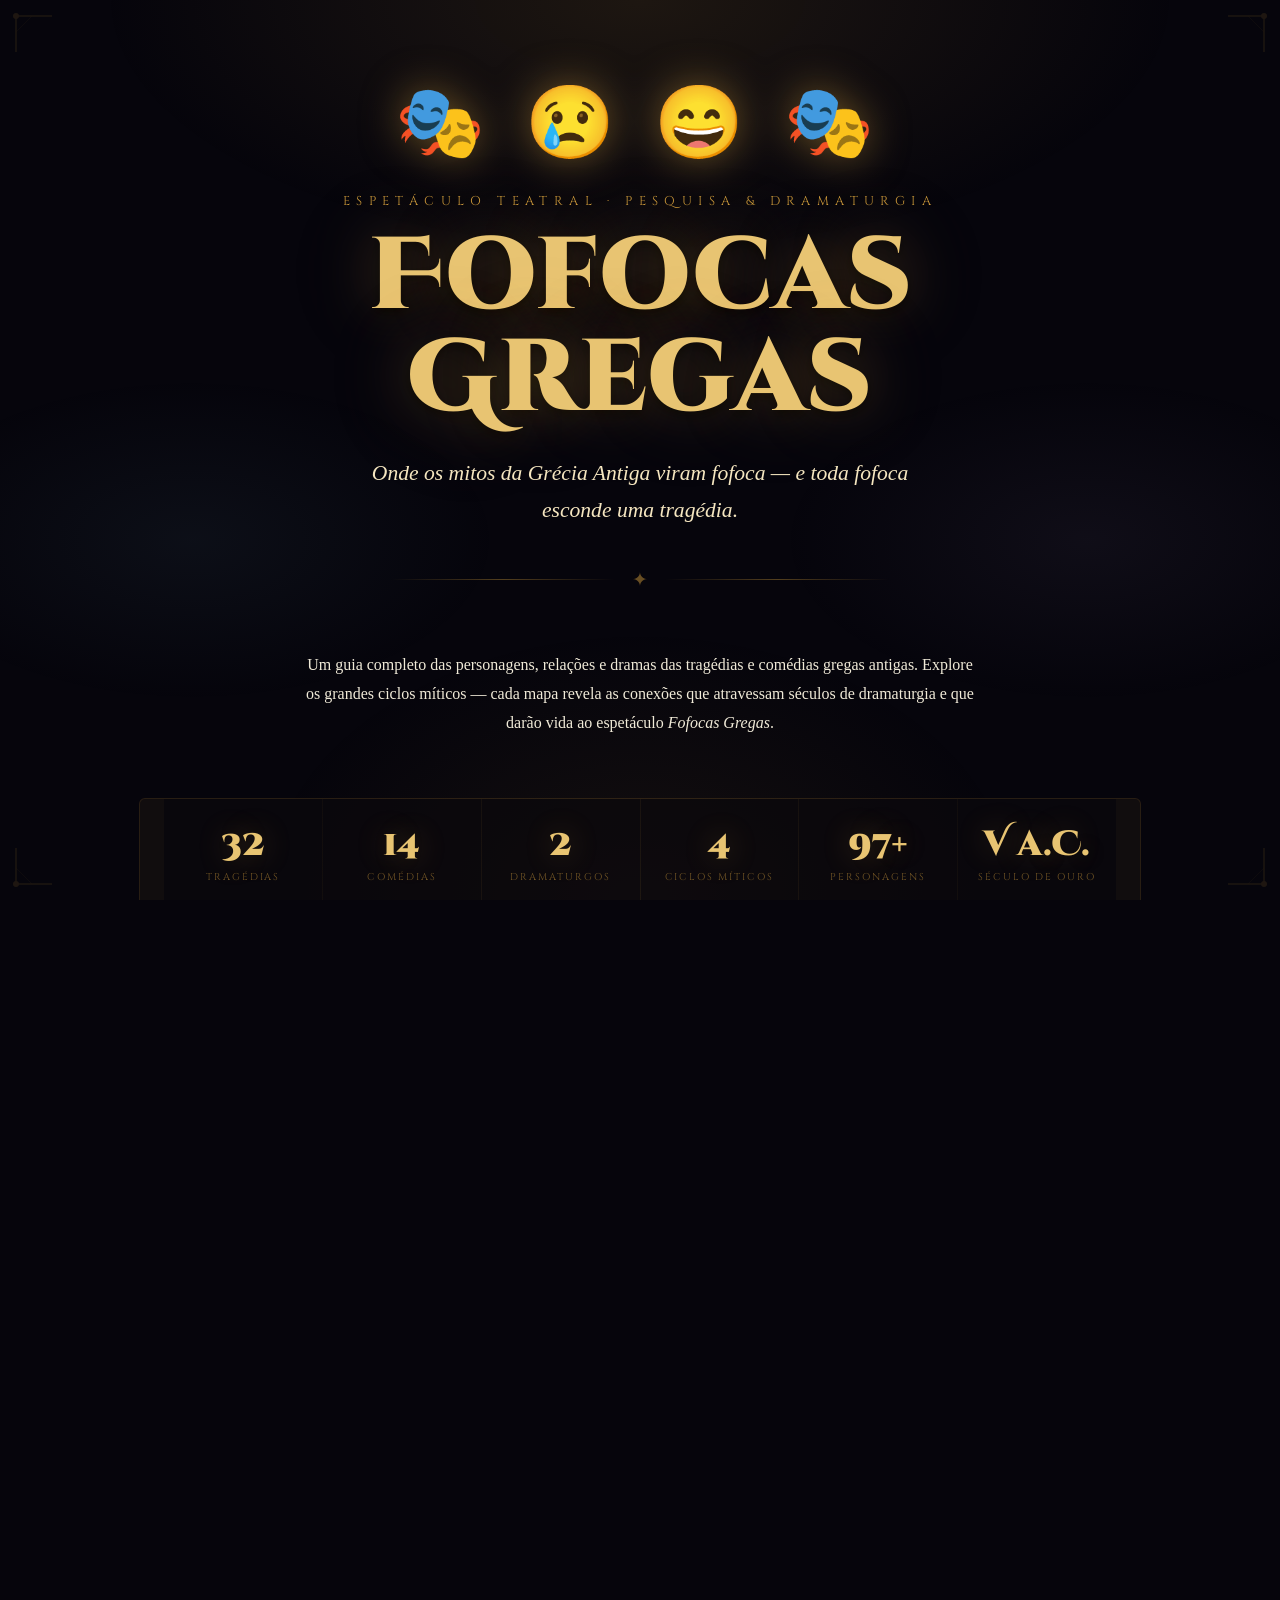
==== commit b41575f6: "Refactor cards in index.html to swap Édipo and Atridas content; add menu-links.js for dynamic naviga" ====
--- a/index.html
+++ b/index.html
@@ -251,7 +251,7 @@
             /* ── CARDS GRID ── */
             .cards-grid {
                 display: grid;
-                grid-template-columns: repeat(auto-fit, minmax(300px, 1fr));
+                grid-template-columns: 1fr 1fr;
                 gap: 24px;
                 max-width: 1200px;
                 margin: 0 auto;
@@ -270,6 +270,9 @@
 
             @media (max-width: 700px) {
                 .cards-featured {
+                    grid-template-columns: 1fr;
+                }
+                .cards-grid {
                     grid-template-columns: 1fr;
                 }
             }
@@ -772,11 +775,48 @@
 
             <!-- CARDS GRID: 4 mapas -->
             <div class="cards-grid">
+                <!-- OS ATRIDAS -->
+                <a
+                    class="card card-atridas"
+                    href="atridas-mapa.html"
+                    style="--card-delay: 1.4s"
+                >
+                    <div class="card-bar"></div>
+                    <div class="card-header">
+                        <div class="card-icon">🗡️</div>
+                        <div class="card-meta">
+                            <div class="card-tag">
+                                Mapa interativo · 22 personagens · 5 gerações
+                            </div>
+                            <div class="card-title">Os Atridas</div>
+                        </div>
+                    </div>
+                    <div class="card-body">
+                        <p class="card-desc">
+                            Sangue chama sangue. De Tântalo a Orestes, a casa de
+                            Atreu acumula filhos servidos em banquetes, maridos
+                            assassinados na banheira e matricídios ordenados por
+                            deuses.
+                        </p>
+                        <div class="card-chars">
+                            <span class="chip">Agamêmnon</span
+                            ><span class="chip">Clitemnestra</span
+                            ><span class="chip">Orestes</span>
+                            <span class="chip">Electra</span
+                            ><span class="chip">Egisto</span
+                            ><span class="chip">Ifigênia</span>
+                        </div>
+                        <div class="card-cta">
+                            Explorar mapa <span class="card-cta-arrow">→</span>
+                        </div>
+                    </div>
+                </a>
+
                 <!-- FAMÍLIA DE ÉDIPO -->
                 <a
                     class="card card-edipo"
                     href="familia-edipo-mapa.html"
-                    style="--card-delay: 1.4s"
+                    style="--card-delay: 1.5s"
                 >
                     <div class="card-bar"></div>
                     <div class="card-header">
@@ -802,43 +842,6 @@
                             <span class="chip">Creonte</span
                             ><span class="chip">Tirésias</span
                             ><span class="chip">Esfinge</span>
-                        </div>
-                        <div class="card-cta">
-                            Explorar mapa <span class="card-cta-arrow">→</span>
-                        </div>
-                    </div>
-                </a>
-
-                <!-- OS ATRIDAS -->
-                <a
-                    class="card card-atridas"
-                    href="atridas-mapa.html"
-                    style="--card-delay: 1.5s"
-                >
-                    <div class="card-bar"></div>
-                    <div class="card-header">
-                        <div class="card-icon">🗡️</div>
-                        <div class="card-meta">
-                            <div class="card-tag">
-                                Mapa interativo · 22 personagens · 5 gerações
-                            </div>
-                            <div class="card-title">Os Atridas</div>
-                        </div>
-                    </div>
-                    <div class="card-body">
-                        <p class="card-desc">
-                            Sangue chama sangue. De Tântalo a Orestes, a casa de
-                            Atreu acumula filhos servidos em banquetes, maridos
-                            assassinados na banheira e matricídios ordenados por
-                            deuses.
-                        </p>
-                        <div class="card-chars">
-                            <span class="chip">Agamêmnon</span
-                            ><span class="chip">Clitemnestra</span
-                            ><span class="chip">Orestes</span>
-                            <span class="chip">Electra</span
-                            ><span class="chip">Egisto</span
-                            ><span class="chip">Ifigênia</span>
                         </div>
                         <div class="card-cta">
                             Explorar mapa <span class="card-cta-arrow">→</span>
